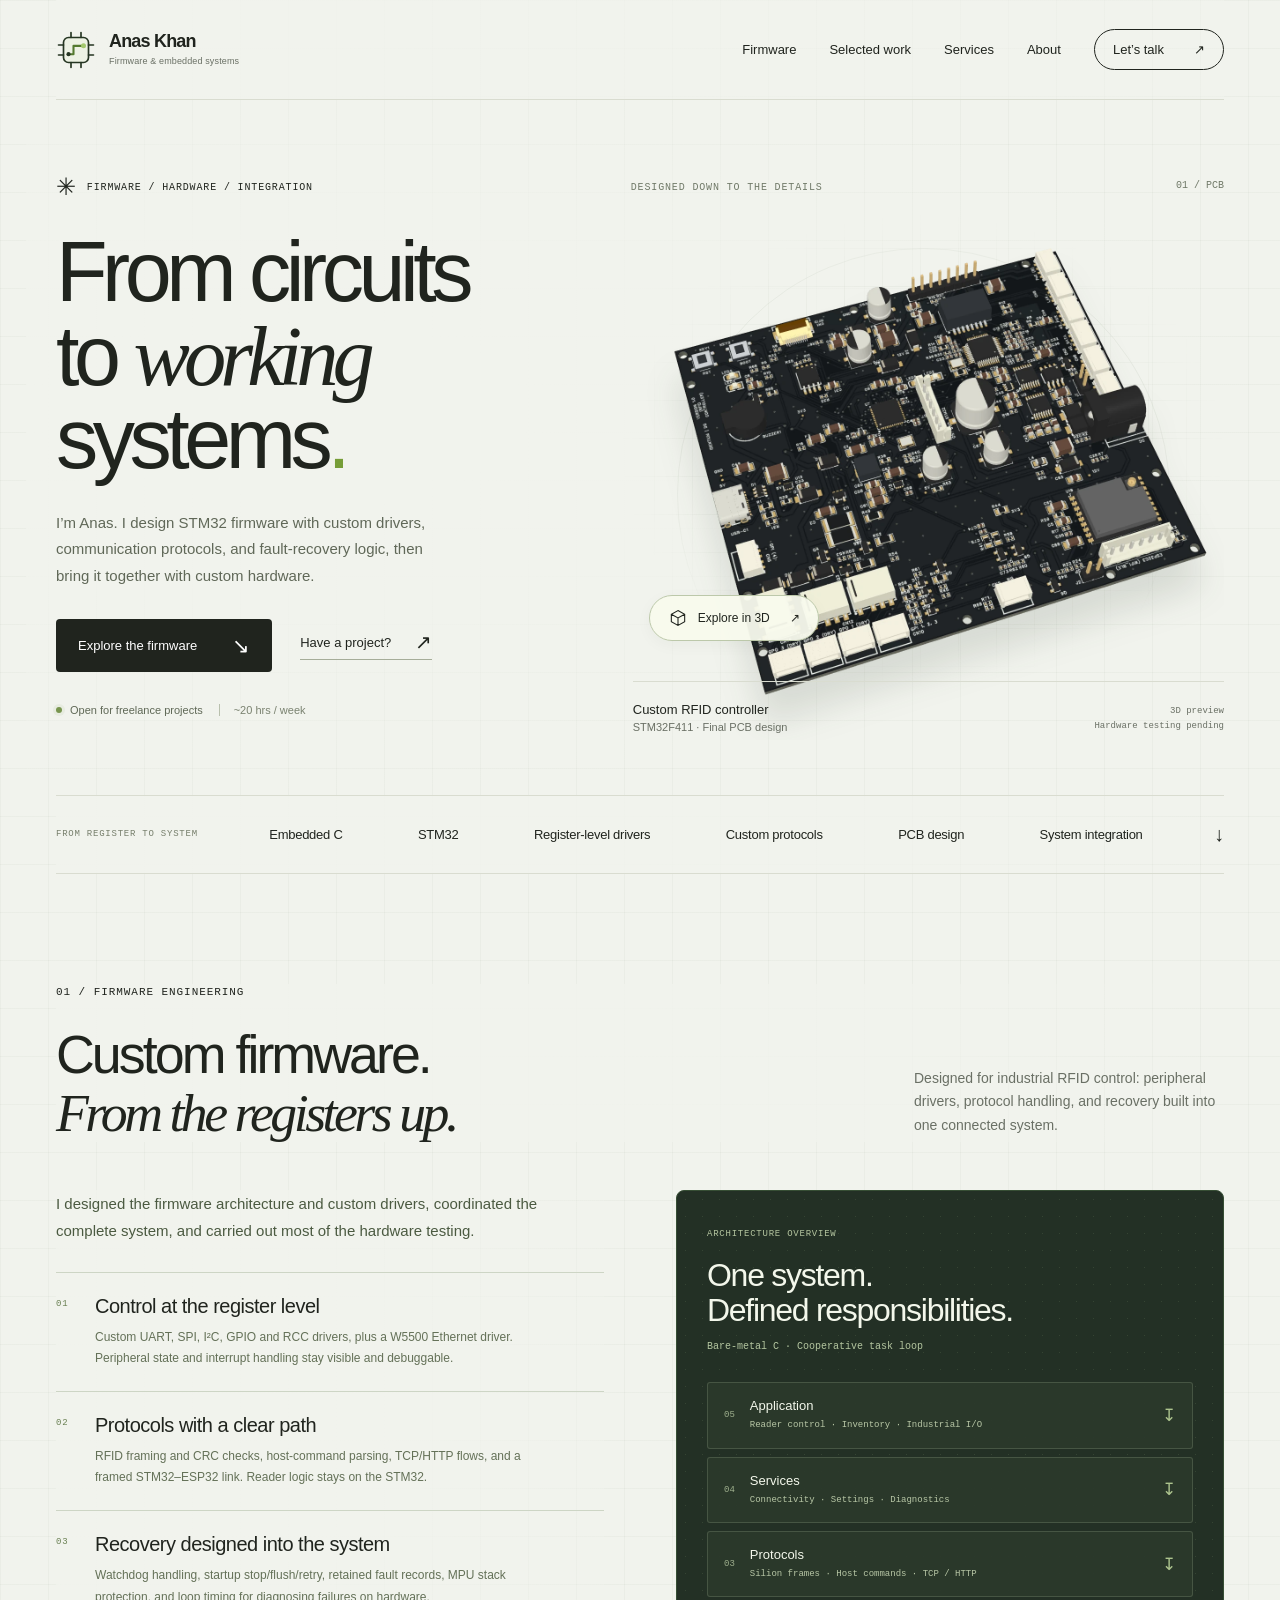
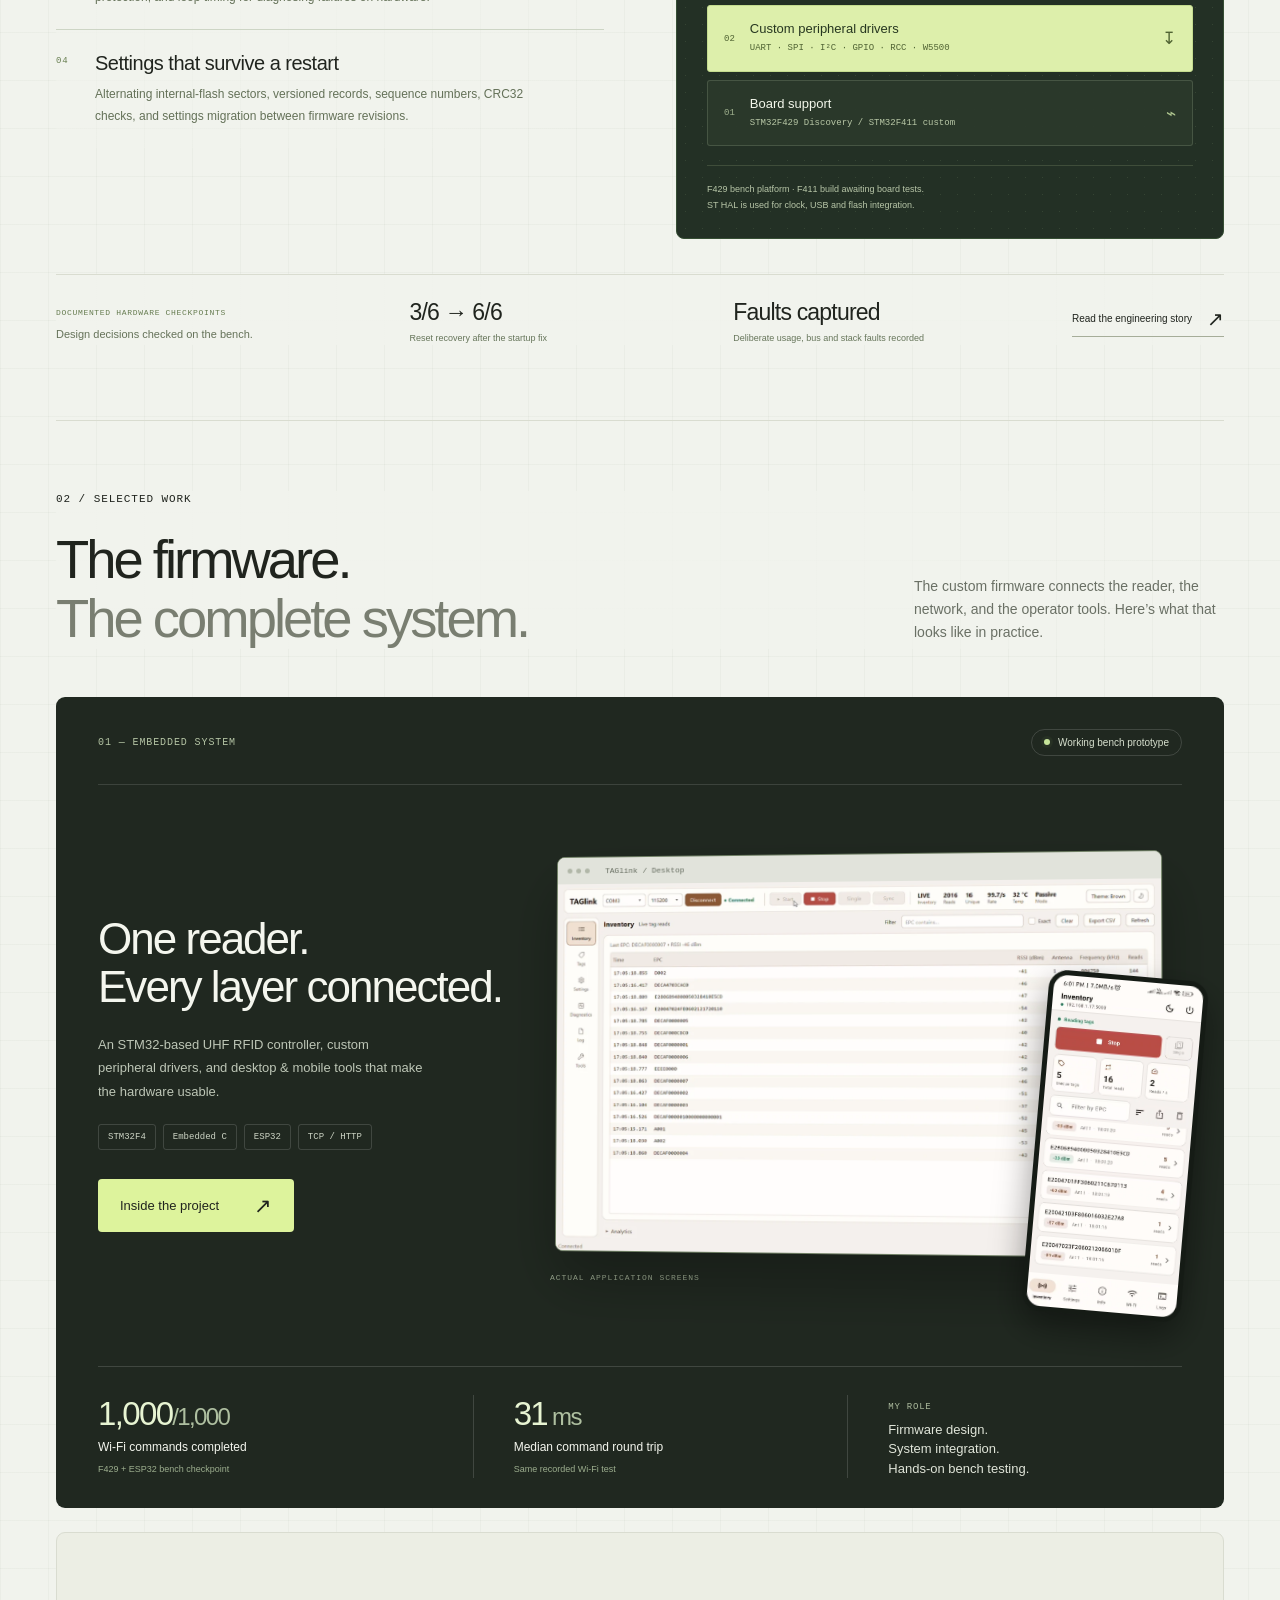
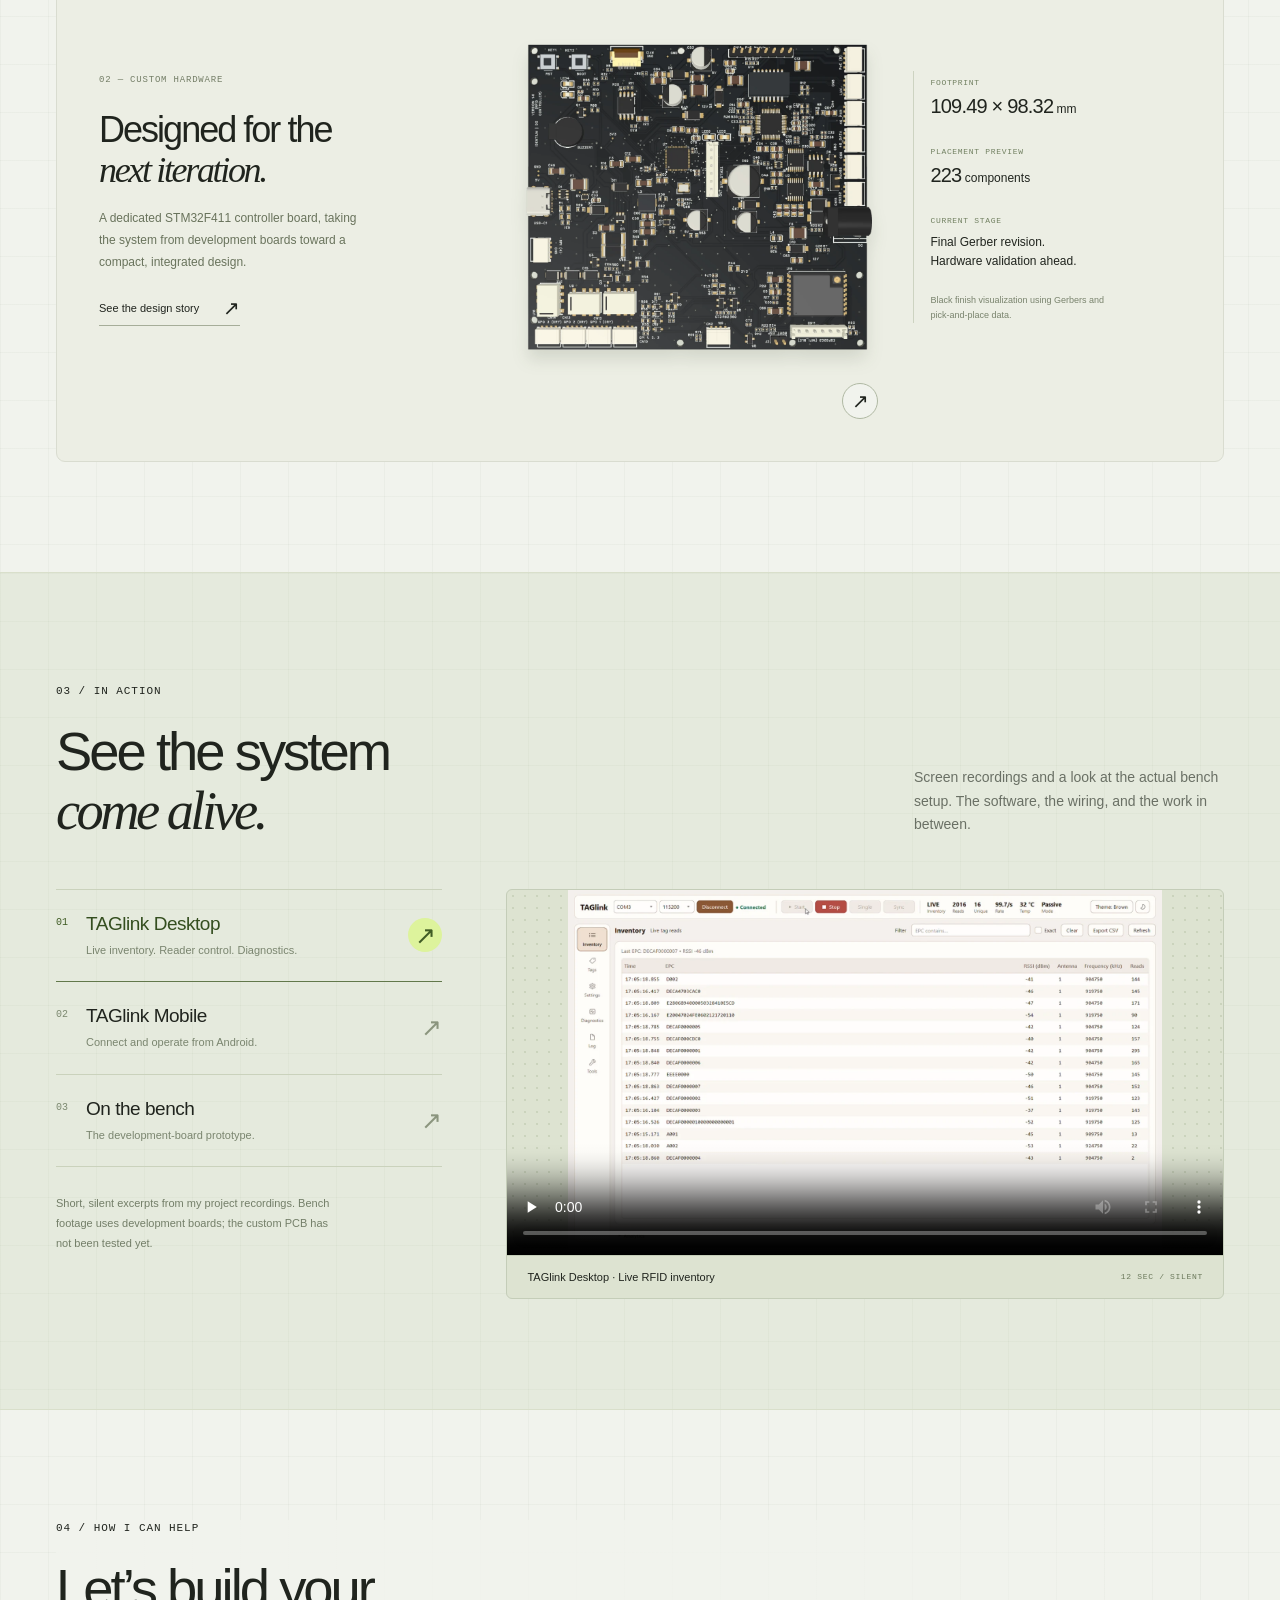
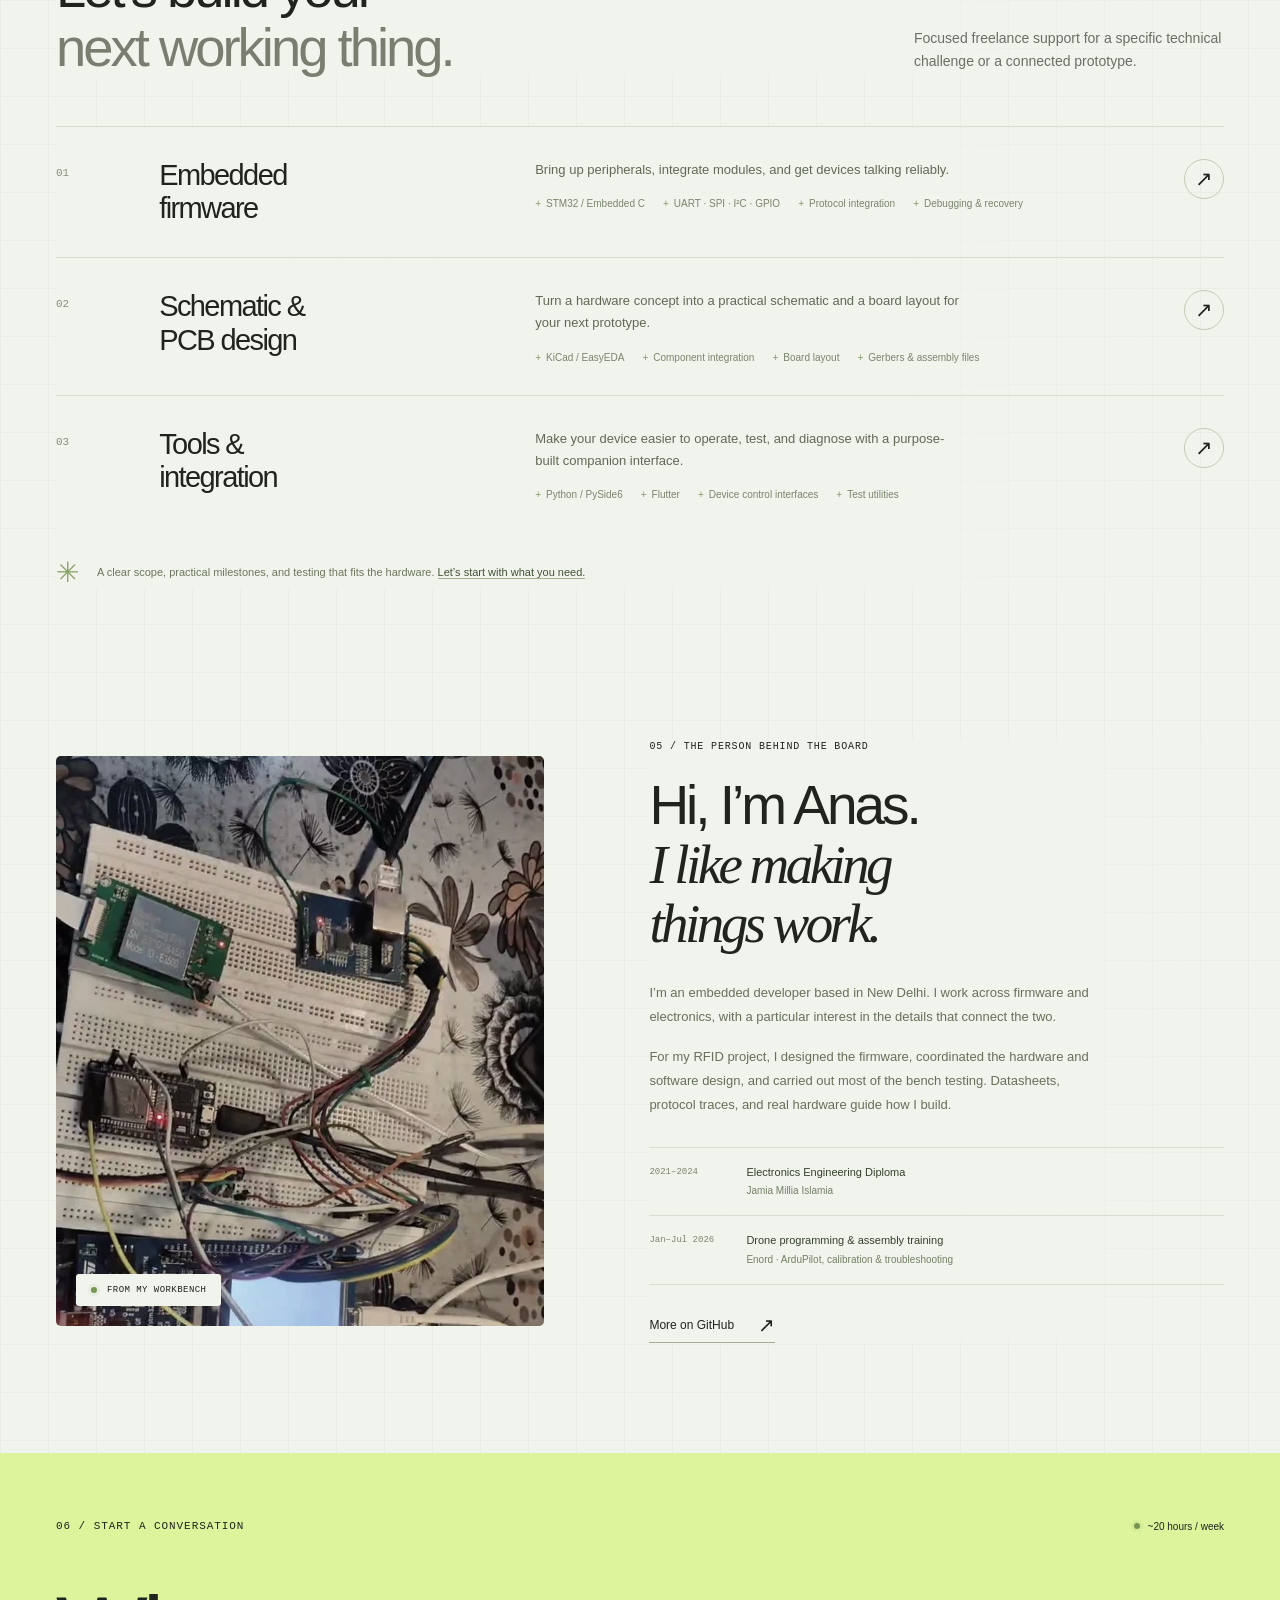
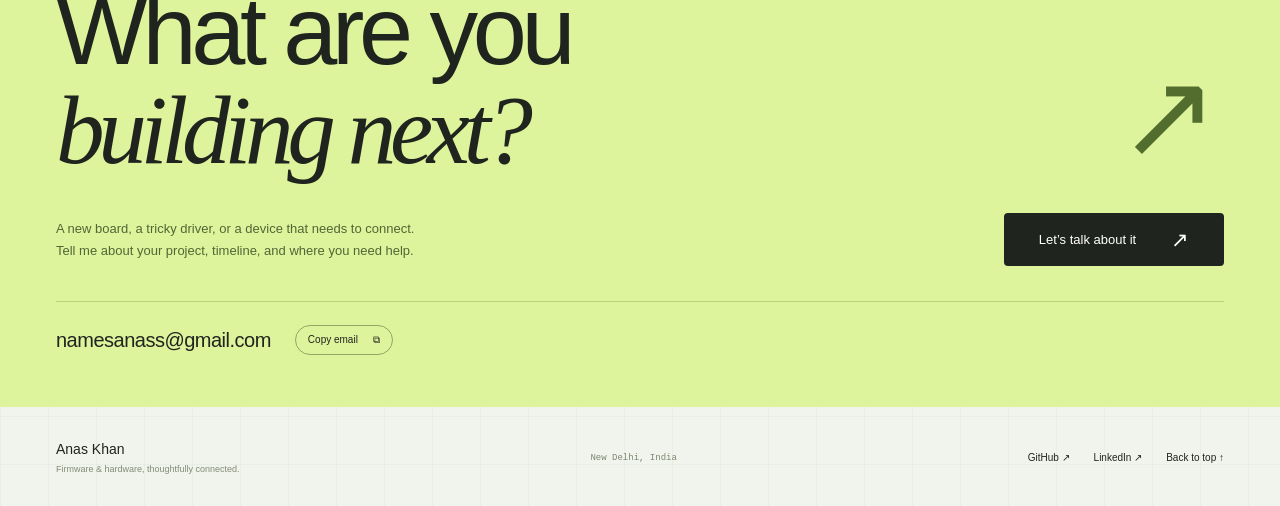
==== index.html @ 881a137b "Prepare embedded engineering portfolio for GitHub Pages" ====
<!doctype html>
<html lang="en">
<head>
  <meta charset="utf-8">
  <meta name="viewport" content="width=device-width, initial-scale=1">
  <meta name="theme-color" content="#f4f4ed">
  <meta name="description" content="Anas Khan designs embedded firmware, custom peripheral drivers and PCBs. Explore an STM32 RFID prototype, TAGlink tools and a custom controller board. Available for freelance work.">
  <meta property="og:title" content="Anas Khan — From circuits to working systems">
  <meta property="og:description" content="Embedded firmware. Thoughtful hardware. Real prototypes. Explore the work of Anas Khan, an embedded developer in New Delhi.">
  <meta property="og:type" content="website">
  <meta property="og:url" content="https://namesanas.me/">
  <meta property="og:image" content="https://namesanas.me/assets/social.jpg">
  <link rel="canonical" href="https://namesanas.me/">
  <title>Anas Khan — Embedded Firmware & PCB Design</title>
  <link rel="icon" href="assets/favicon.svg" type="image/svg+xml">
  <link rel="stylesheet" href="styles.css">
  <link rel="stylesheet" href="firmware.css">
  <script src="app.js" defer></script>
  <script type="application/ld+json">{"@context":"https://schema.org","@type":"Person","name":"Anas Khan","jobTitle":"Embedded Firmware Developer","email":"namesanass@gmail.com","url":"https://namesanas.me/","sameAs":["https://github.com/namesanas","https://www.linkedin.com/in/namesanas"],"knowsAbout":["Embedded C","STM32","PCB design","Peripheral drivers"]}</script>
</head>
<body>
  <a class="skip-link" href="#main">Skip to content</a>
  <header class="site-header">
    <a class="identity" href="#" aria-label="Anas Khan home"><img class="identity-symbol" src="assets/favicon.svg" width="42" height="42" alt=""><span class="identity-wordmark">Anas Khan<span class="identity-role">Firmware & embedded systems</span></span></a>
    <button class="menu-toggle" type="button" aria-expanded="false" aria-controls="navigation">Menu <span aria-hidden="true">+</span></button>
    <nav id="navigation" aria-label="Main navigation"><a href="#firmware">Firmware</a><a href="#work">Selected work</a><a href="#services">Services</a><a href="#about">About</a><a class="nav-contact" href="#contact">Let’s talk <span aria-hidden="true">↗</span></a></nav>
  </header>

  <main id="main">
    <section class="hero wrap" aria-labelledby="hero-title">
      <div class="hero-copy">
        <p class="eyebrow"><span class="tiny-cross" aria-hidden="true">✳</span> Firmware / Hardware / Integration</p>
        <h1 id="hero-title">From circuits<br>to <span class="serif">working</span><br>systems<span class="accent-dot">.</span></h1>
        <p class="hero-intro">I’m Anas. I design STM32 firmware with custom drivers, communication protocols, and fault-recovery logic, then bring it together with custom hardware.</p>
        <div class="hero-actions"><a class="button button-dark" href="#firmware">Explore the firmware <span aria-hidden="true">↘</span></a><a class="text-link" href="mailto:namesanass@gmail.com">Have a project? <span aria-hidden="true">↗</span></a></div>
        <div class="availability"><span class="status-dot" aria-hidden="true"></span> Open for freelance projects <span class="availability-hours">~20 hrs / week</span></div>
      </div>
      <div class="hero-visual">
        <div class="board-grid" aria-hidden="true"></div>
        <div class="visual-label"><span class="micro">DESIGNED DOWN TO THE DETAILS</span><span class="coordinate" aria-hidden="true">01 / PCB</span></div>
        <img class="hero-board" src="assets/board.webp" alt="Populated black RFID controller PCB with STM32 controller, network connectors and power circuitry, shown as a 3D design visualization." width="1600" height="1350" fetchpriority="high">
        <button class="orbit-button" type="button" data-dialog="board-dialog" aria-label="Explore the populated PCB in interactive 3D"><svg viewBox="0 0 24 24" fill="none" aria-hidden="true"><path d="m12 3 8 4.5v9L12 21l-8-4.5v-9L12 3Z M4 7.5l8 4.5 8-4.5M12 12v9" stroke="currentColor" stroke-width="1.3"/></svg>Explore in 3D <span aria-hidden="true">↗</span></button>
        <div class="board-caption"><span><strong>Custom RFID controller</strong><span>STM32F411 · Final PCB design</span></span><span class="design-label">3D preview<br>Hardware testing pending</span></div>
      </div>
    </section>

    <div class="tech-strip wrap"><span class="micro">FROM REGISTER TO SYSTEM</span><div><span>Embedded C</span><span>STM32</span><span>Register-level drivers</span><span>Custom protocols</span><span>PCB design</span><span>System integration</span></div><span class="strip-arrow" aria-hidden="true">↓</span></div>

    <section id="firmware" class="firmware-section wrap section-space" aria-labelledby="firmware-title">
      <div class="section-heading"><div><p class="eyebrow">01 / Firmware engineering</p><h2 id="firmware-title">Custom firmware.<br><span class="serif">From the registers up.</span></h2></div><p>Designed for industrial RFID control: peripheral drivers, protocol handling, and recovery built into one connected system.</p></div>
      <div class="firmware-layout">
        <div class="firmware-detail">
          <p class="firmware-intro">I designed the firmware architecture and custom drivers, coordinated the complete system, and carried out most of the hardware testing.</p>
          <div class="firmware-capability"><span class="micro">01</span><div><h3>Control at the register level</h3><p>Custom UART, SPI, I²C, GPIO and RCC drivers, plus a W5500 Ethernet driver. Peripheral state and interrupt handling stay visible and debuggable.</p></div></div>
          <div class="firmware-capability"><span class="micro">02</span><div><h3>Protocols with a clear path</h3><p>RFID framing and CRC checks, host-command parsing, TCP/HTTP flows, and a framed STM32–ESP32 link. Reader logic stays on the STM32.</p></div></div>
          <div class="firmware-capability"><span class="micro">03</span><div><h3>Recovery designed into the system</h3><p>Watchdog handling, startup stop/flush/retry, retained fault records, MPU stack protection, and loop timing for diagnosing failures on hardware.</p></div></div>
          <div class="firmware-capability"><span class="micro">04</span><div><h3>Settings that survive a restart</h3><p>Alternating internal-flash sectors, versioned records, sequence numbers, CRC32 checks, and settings migration between firmware revisions.</p></div></div>
        </div>
        <figure class="architecture-panel" aria-labelledby="architecture-title">
          <figcaption><span class="micro">ARCHITECTURE OVERVIEW</span><h3 id="architecture-title">One system.<br>Defined responsibilities.</h3><p>Bare-metal C · Cooperative task loop</p></figcaption>
          <ol class="firmware-stack">
            <li><span class="layer-number">05</span><div><strong>Application</strong><span>Reader control · Inventory · Industrial I/O</span></div><span class="layer-symbol" aria-hidden="true">↧</span></li>
            <li><span class="layer-number">04</span><div><strong>Services</strong><span>Connectivity · Settings · Diagnostics</span></div><span class="layer-symbol" aria-hidden="true">↧</span></li>
            <li><span class="layer-number">03</span><div><strong>Protocols</strong><span>Silion frames · Host commands · TCP / HTTP</span></div><span class="layer-symbol" aria-hidden="true">↧</span></li>
            <li class="driver-layer"><span class="layer-number">02</span><div><strong>Custom peripheral drivers</strong><span>UART · SPI · I²C · GPIO · RCC · W5500</span></div><span class="layer-symbol" aria-hidden="true">↧</span></li>
            <li><span class="layer-number">01</span><div><strong>Board support</strong><span>STM32F429 Discovery / STM32F411 custom</span></div><span class="layer-symbol" aria-hidden="true">⌁</span></li>
          </ol>
          <p class="architecture-note">F429 bench platform · F411 build awaiting board tests.<br>ST HAL is used for clock, USB and flash integration.</p>
        </figure>
      </div>
      <div class="firmware-proof"><div><span class="micro">DOCUMENTED HARDWARE CHECKPOINTS</span><p>Design decisions checked on the bench.</p></div><div><strong>3/6 → 6/6</strong><span>Reset recovery after the startup fix</span></div><div><strong>Faults captured</strong><span>Deliberate usage, bus and stack faults recorded</span></div><button class="text-link" type="button" data-dialog="case-dialog">Read the engineering story <span aria-hidden="true">↗</span></button></div>
    </section>

    <section id="work" class="work-section wrap section-space" aria-labelledby="work-title">
      <div class="section-heading"><div><p class="eyebrow">02 / Selected work</p><h2 id="work-title">The firmware.<br><span class="muted">The complete system.</span></h2></div><p>The custom firmware connects the reader, the network, and the operator tools. Here’s what that looks like in practice.</p></div>

      <article class="featured-project">
        <div class="project-topline"><span class="project-index">01 — EMBEDDED SYSTEM</span><span class="pill"><span class="status-dot" aria-hidden="true"></span> Working bench prototype</span></div>
        <div class="featured-grid">
          <div class="project-copy"><h3>One reader.<br>Every layer connected.</h3><p>An STM32-based UHF RFID controller, custom peripheral drivers, and desktop & mobile tools that make the hardware usable.</p><div class="tag-list"><span>STM32F4</span><span>Embedded C</span><span>ESP32</span><span>TCP / HTTP</span></div><button class="button button-lime" type="button" data-dialog="case-dialog">Inside the project <span aria-hidden="true">↗</span></button></div>
          <div class="product-stage">
            <div class="desktop-frame"><div class="window-bar" aria-hidden="true"><span></span><span></span><span></span><b>TAGlink / Desktop</b></div><img src="assets/desktop.webp" alt="TAGlink Desktop displaying live RFID tag inventory and reader controls." width="1510" height="928" loading="lazy"></div>
            <div class="phone-frame"><img src="assets/mobile.webp" alt="TAGlink Android app showing live tag inventory." width="576" height="1280" loading="lazy"></div>
            <span class="stage-note micro">ACTUAL APPLICATION SCREENS</span>
          </div>
        </div>
        <div class="results-row"><div><strong>1,000<span>/1,000</span></strong><p>Wi-Fi commands completed</p><small>F429 + ESP32 bench checkpoint</small></div><div><strong>31<span> ms</span></strong><p>Median command round trip</p><small>Same recorded Wi-Fi test</small></div><div class="result-role"><span class="micro">MY ROLE</span><p>Firmware design.<br>System integration.<br>Hands-on bench testing.</p></div></div>
      </article>

      <article class="hardware-project">
        <div class="hardware-heading"><span class="project-index">02 — CUSTOM HARDWARE</span><h3>Designed for the<br><span class="serif">next iteration.</span></h3><p>A dedicated STM32F411 controller board, taking the system from development boards toward a compact, integrated design.</p><button class="text-link" type="button" data-dialog="hardware-dialog">See the design story <span aria-hidden="true">↗</span></button></div>
        <div class="hardware-middle"><img src="assets/board-top.webp" alt="Top view of the populated custom controller PCB design." width="1300" height="1300" loading="lazy"><button class="small-round" type="button" data-dialog="board-dialog" aria-label="Open interactive 3D board viewer">↗</button></div>
        <div class="hardware-facts"><div><span class="micro">FOOTPRINT</span><strong>109.49 × 98.32<span> mm</span></strong></div><div><span class="micro">PLACEMENT PREVIEW</span><strong>223<span> components</span></strong></div><div><span class="micro">CURRENT STAGE</span><p>Final Gerber revision.<br>Hardware validation ahead.</p></div><span class="small-note">Black finish visualization using Gerbers and pick-and-place data.</span></div>
      </article>
    </section>

    <section class="demo-section section-space" aria-labelledby="demo-title"><div class="wrap">
      <div class="section-heading"><div><p class="eyebrow">03 / In action</p><h2 id="demo-title">See the system<br><span class="serif">come alive.</span></h2></div><p>Screen recordings and a look at the actual bench setup. The software, the wiring, and the work in between.</p></div>
      <div class="demo-layout"><div class="demo-list" role="tablist" aria-label="Choose a demonstration" aria-orientation="vertical">
        <button id="tab-desktop" class="demo-tab" role="tab" aria-selected="true" aria-controls="demo-panel" data-demo="desktop"><span class="demo-number">01</span><span><strong>TAGlink Desktop</strong><small>Live inventory. Reader control. Diagnostics.</small></span><span class="tab-arrow" aria-hidden="true">↗</span></button>
        <button id="tab-mobile" class="demo-tab" role="tab" aria-selected="false" aria-controls="demo-panel" tabindex="-1" data-demo="mobile"><span class="demo-number">02</span><span><strong>TAGlink Mobile</strong><small>Connect and operate from Android.</small></span><span class="tab-arrow" aria-hidden="true">↗</span></button>
        <button id="tab-bench" class="demo-tab" role="tab" aria-selected="false" aria-controls="demo-panel" tabindex="-1" data-demo="bench"><span class="demo-number">03</span><span><strong>On the bench</strong><small>The development-board prototype.</small></span><span class="tab-arrow" aria-hidden="true">↗</span></button>
        <p class="demo-note">Short, silent excerpts from my project recordings. Bench footage uses development boards; the custom PCB has not been tested yet.</p>
      </div><div id="demo-panel" class="demo-player" role="tabpanel" aria-labelledby="tab-desktop" tabindex="0"><div class="demo-video-wrap"><video id="demo-video" controls playsinline preload="none" poster="assets/desktop.webp" aria-label="TAGlink Desktop live inventory demonstration"><source src="assets/desktop-demo.webm" type="video/webm"><p>Your browser cannot play this video. <a href="assets/desktop-demo.webm">Download the demo.</a></p></video></div><div class="demo-caption"><span id="demo-caption">TAGlink Desktop · Live RFID inventory</span><span id="demo-duration" class="micro">12 SEC / SILENT</span></div></div></div>
    </div></section>

    <section id="services" class="services-section wrap section-space" aria-labelledby="services-title">
      <div class="section-heading"><div><p class="eyebrow">04 / How I can help</p><h2 id="services-title">Let’s build your<br><span class="muted">next working thing.</span></h2></div><p>Focused freelance support for a specific technical challenge or a connected prototype.</p></div>
      <div class="service-row"><span class="service-no">01</span><h3>Embedded<br>firmware</h3><div><p>Bring up peripherals, integrate modules, and get devices talking reliably.</p><ul class="inline-list"><li>STM32 / Embedded C</li><li>UART · SPI · I²C · GPIO</li><li>Protocol integration</li><li>Debugging & recovery</li></ul></div><a href="mailto:namesanass@gmail.com?subject=Firmware%20project%20enquiry" aria-label="Enquire about embedded firmware services">↗</a></div>
      <div class="service-row"><span class="service-no">02</span><h3>Schematic &<br>PCB design</h3><div><p>Turn a hardware concept into a practical schematic and a board layout for your next prototype.</p><ul class="inline-list"><li>KiCad / EasyEDA</li><li>Component integration</li><li>Board layout</li><li>Gerbers & assembly files</li></ul></div><a href="mailto:namesanass@gmail.com?subject=PCB%20design%20project%20enquiry" aria-label="Enquire about schematic and PCB design services">↗</a></div>
      <div class="service-row"><span class="service-no">03</span><h3>Tools &<br>integration</h3><div><p>Make your device easier to operate, test, and diagnose with a purpose-built companion interface.</p><ul class="inline-list"><li>Python / PySide6</li><li>Flutter</li><li>Device control interfaces</li><li>Test utilities</li></ul></div><a href="mailto:namesanass@gmail.com?subject=Device%20tools%20project%20enquiry" aria-label="Enquire about tools and integration services">↗</a></div>
      <div class="process-note"><span class="tiny-cross" aria-hidden="true">✳</span><p>A clear scope, practical milestones, and testing that fits the hardware. <a href="#contact">Let’s start with what you need.</a></p></div>
    </section>

    <section id="about" class="about-section wrap section-space" aria-labelledby="about-title">
      <div class="about-image"><img src="assets/bench.webp" alt="The real prototype: an STM32 development board, ESP32 module and RFID reader wired together on a breadboard." width="720" height="870" loading="lazy"><span class="photo-label"><span class="status-dot" aria-hidden="true"></span> FROM MY WORKBENCH</span></div>
      <div class="about-copy"><p class="eyebrow">05 / The person behind the board</p><h2 id="about-title">Hi, I’m Anas.<br><span class="serif">I like making<br>things work.</span></h2><p>I’m an embedded developer based in New Delhi. I work across firmware and electronics, with a particular interest in the details that connect the two.</p><p>For my RFID project, I designed the firmware, coordinated the hardware and software design, and carried out most of the bench testing. Datasheets, protocol traces, and real hardware guide how I build.</p><div class="background-list"><div><span>2021–2024</span><p><strong>Electronics Engineering Diploma</strong>Jamia Millia Islamia</p></div><div><span>Jan–Jul 2026</span><p><strong>Drone programming & assembly training</strong>Enord · ArduPilot, calibration & troubleshooting</p></div></div><a class="text-link" href="https://github.com/namesanas" target="_blank" rel="noopener noreferrer">More on GitHub <span aria-hidden="true">↗</span></a></div>
    </section>

    <section id="contact" class="contact-section" aria-labelledby="contact-title"><div class="wrap"><div class="contact-top"><p class="eyebrow">06 / Start a conversation</p><span class="availability"><span class="status-dot" aria-hidden="true"></span> ~20 hours / week</span></div><h2 id="contact-title">What are you<br><span class="serif">building next?</span><span class="contact-arrow" aria-hidden="true">↗</span></h2><div class="contact-bottom"><p>A new board, a tricky driver, or a device that needs to connect.<br>Tell me about your project, timeline, and where you need help.</p><a class="button button-dark" href="mailto:namesanass@gmail.com?subject=Let%E2%80%99s%20build%20something&body=Hi%20Anas%2C%0A%0AHere%E2%80%99s%20what%20I%E2%80%99m%20building%3A%0A%0AHardware%20or%20platform%3A%0ATimeline%3A%0AWhere%20I%20need%20help%3A%0A">Let’s talk about it <span aria-hidden="true">↗</span></a></div><div class="email-row"><a href="mailto:namesanass@gmail.com">namesanass@gmail.com</a><button id="copy-email" type="button" aria-label="Copy email address">Copy email <span aria-hidden="true">⧉</span></button><span id="copy-status" role="status" class="copy-status"></span></div></div></section>
  </main>
  <footer class="site-footer wrap"><a class="footer-name" href="#">Anas Khan<span>Firmware & hardware, thoughtfully connected.</span></a><span>New Delhi, India</span><div><a href="https://github.com/namesanas" target="_blank" rel="noopener noreferrer">GitHub ↗</a><a href="https://www.linkedin.com/in/namesanas" target="_blank" rel="noopener noreferrer">LinkedIn ↗</a><a href="#" aria-label="Back to top">Back to top ↑</a></div></footer>

  <dialog id="case-dialog" class="story-dialog" aria-labelledby="case-title"><div class="dialog-head"><span class="micro">PROJECT NOTES / 01</span><button class="close-dialog" type="button" aria-label="Close case study">Close <span aria-hidden="true">×</span></button></div><div class="story-body"><p class="eyebrow">Firmware · Integration · Bench testing</p><h2 id="case-title">From bare metal<br>to connected RFID.</h2><p class="story-lead">I designed the firmware and coordinated an STM32-based UHF RFID controller, bringing custom drivers, an external reader module, network connectivity, and operator tools into a working bench prototype.</p><h3>The challenge</h3><p>Keep reader commands, continuous tag data, saved configuration, and multiple host interfaces working together within a bare-metal application.</p><h3>What I built</h3><p>A layered system around a Silion/Impinj E310 RFID module, with distinct board support, driver, protocol, service, and application layers.</p><ul><li><strong>Custom drivers:</strong> UART, SPI, I²C and GPIO, with inventory, tag operations, persistent settings and industrial I/O control.</li><li><strong>Connectivity:</strong> USB CDC, serial links, W5500 Ethernet, and an ESP32 Wi-Fi coprocessor over I²C. Reader logic stays on the STM32.</li><li><strong>Operator tools:</strong> TAGlink Desktop (Python/PySide6) and Android (Flutter), with live inventory, settings, diagnostics and command logs.</li><li><strong>Diagnostics:</strong> watchdog handling, startup recovery, retained fault records, stack protection and main-loop timing.</li></ul><h3>Three problems, three useful lessons</h3><div class="lesson"><span>01</span><div><h4>A stable Wi-Fi command path</h4><p>Debugging an STM32 I²C interrupt loop and ESP32 task timing led to peripheral-state and reply-timing fixes. A documented F429/ESP32 bench checkpoint completed <strong>1,000/1,000 commands with zero I²C errors</strong>, with a 31 ms median round trip.</p></div></div><div class="lesson"><span>02</span><div><h4>Recovering while the reader is still streaming</h4><p>An STM32 reset left the reader sending tags into initialization. Stopping inventory, flushing stale data and retrying configuration improved recovery from <strong>3/6 to 6/6 resets</strong> in the recorded test.</p></div></div><div class="lesson"><span>03</span><div><h4>Keeping uploads moving</h4><p>Separating HTTP acknowledgements from commands and increasing batch sizes corrected the upload flow. A <strong>host simulation</strong> delivered 2,000/2,000 tags at 200 reads/s with a 400 ms round trip. Hardware testing later confirmed reception without a recorded throughput figure.</p></div></div><h3>Where it stands</h3><p>The recordings demonstrate the development-board prototype and both TAGlink interfaces. The custom STM32F411 PCB design is complete, with hardware testing still ahead. A STOP-command timeout near the end of the original mobile recording remains an item to investigate.</p><p class="evidence-note">These are documented development checkpoints, not tests rerun for this website. The bench prototype and the untested custom PCB are separate stages of the project.</p><a class="button button-dark" href="mailto:namesanass@gmail.com?subject=RFID%20or%20firmware%20project">Have a similar challenge? <span aria-hidden="true">↗</span></a></div></dialog>

  <dialog id="hardware-dialog" class="story-dialog" aria-labelledby="hardware-title"><div class="dialog-head"><span class="micro">PROJECT NOTES / 02</span><button class="close-dialog" type="button" aria-label="Close hardware story">Close <span aria-hidden="true">×</span></button></div><div class="story-body"><p class="eyebrow">Schematic · Board layout · Assembly data</p><h2 id="hardware-title">A custom home<br>for the firmware.</h2><p class="story-lead">The goal: bring the controller functions onto a dedicated board for the next hardware iteration.</p><img class="story-board" src="assets/board.webp" width="1600" height="1350" alt="Populated RFID controller design visualization." loading="lazy"><h3>Design and integration</h3><p>I coordinated the overall hardware design alongside the firmware, bringing the STM32F411 controller, connectivity, power circuitry and external interfaces into a custom PCB layout.</p><p>The final EasyEDA Gerber revision defines a board approximately 109.49 × 98.32 mm. Its pick-and-place file supplies the component locations and rotations used for the populated 3D preview.</p><h3>What the preview represents</h3><p>The viewer combines the final Gerber geometry with 223 component placements and 10 copper test points. Black solder mask is a visualization choice. Components use library package models and simplified equivalents where exact models were unavailable; the preview is not a dimensional assembly check.</p><h3>Current stage</h3><p>The Gerbers are the final design revision supplied for this project. <strong>The custom board has not been hardware-tested.</strong> The working prototype shown elsewhere uses STM32 development boards and a breadboard setup.</p><p class="evidence-note">The KiCad schematic material in the project archive represents another design variant. It is not presented as the exact schematic for this final EasyEDA board.</p><button class="button button-dark" type="button" data-dialog="board-dialog">Explore the board in 3D <span aria-hidden="true">↗</span></button></div></dialog>

  <dialog id="board-dialog" class="board-dialog" aria-labelledby="board-title"><div class="dialog-head"><h2 id="board-title">Explore the controller</h2><button class="close-dialog" type="button" aria-label="Close 3D board viewer">Close <span aria-hidden="true">×</span></button></div><div class="viewer-container"><iframe id="board-iframe" title="Interactive populated PCB. Drag to rotate, scroll to zoom, or use the view controls." data-src="assets/board-viewer.html"></iframe></div><p class="viewer-help">Drag to rotate · Scroll to zoom · Use the view buttons for preset angles. <a href="assets/board.webp" target="_blank" rel="noopener">View a still image ↗</a></p></dialog>
</body>
</html>
---- styles.css ----
@charset "UTF-8";
:root{--paper:#f4f4ed;--ink:#20241e;--muted:#6a7065;--line:#d9dcd0;--lime:#ddf39c;--green:#4d6927;--dark:#202820;--font:"Segoe UI",Arial,sans-serif;--mono:"Cascadia Code",Consolas,monospace}
*{box-sizing:border-box}html{scroll-behavior:smooth;scroll-padding-top:100px}body{margin:0;background:var(--paper);color:var(--ink);font-family:var(--font);font-size:16px;-webkit-font-smoothing:antialiased}body.modal-open{overflow:hidden}a{color:inherit;text-decoration:none}button,input{font:inherit}button{color:inherit;cursor:pointer}button,a{-webkit-tap-highlight-color:transparent}button{border:0}button:disabled{cursor:wait}img{display:block;max-width:100%;height:auto}h1,h2,h3,h4,p{margin:0}h1,h2,h3{font-weight:500;letter-spacing:-.055em}p{line-height:1.65}button:focus-visible,a:focus-visible,video:focus-visible,[tabindex]:focus-visible{outline:3px solid #73963c;outline-offset:6px}::selection{background:#d4ea9c;color:#20241e}.wrap{width:min(1320px,calc(100% - 112px));margin-inline:auto}.section-space{padding-block:110px}.eyebrow,.micro,.project-index{font:11px/1.5 var(--mono);letter-spacing:.085em;text-transform:uppercase}.eyebrow{display:flex;align-items:center;gap:10px;margin-bottom:24px}.micro{font-size:10px}.muted{color:#797e71}.serif{font-family:Georgia,"Times New Roman",serif;font-weight:400;font-style:italic;letter-spacing:-.065em}.tiny-cross{font-family:Arial,sans-serif;font-size:24px}.skip-link{position:fixed;z-index:20;top:10px;left:10px;padding:14px;background:var(--lime);transform:translateY(-150%)}.skip-link:focus{transform:translateY(0)}
.site-header{height:100px;width:calc(100% - 112px);max-width:1450px;margin:auto;display:flex;align-items:center;justify-content:space-between;border-bottom:1px solid var(--line);gap:30px}.identity{display:flex;align-items:center;gap:13px;font-size:16px;font-weight:600;letter-spacing:-.025em}.identity-role{display:block;color:var(--muted);font-size:11px;letter-spacing:0;font-weight:400;margin-top:3px}.monogram{width:42px;height:42px;background:var(--ink);color:var(--paper);border-radius:50%;font-family:Georgia,serif;font-size:27px;font-style:italic;line-height:38px;text-align:center;letter-spacing:-6px;padding-right:5px}.monogram span{color:var(--lime)}.site-header nav{display:flex;align-items:center;gap:33px;font-size:13px}.site-header nav>a{position:relative}.site-header nav>a:not(.nav-contact):after{content:"";position:absolute;height:1px;bottom:-7px;left:0;width:0;background:var(--ink);transition:width .2s}.site-header nav>a:hover:after{width:100%}.nav-contact{border:1px solid var(--ink);padding:12px 18px;border-radius:30px;display:flex;gap:30px;align-items:center;transition:background .2s}.nav-contact:hover{background:var(--lime)}.menu-toggle{display:none}
.hero{min-height:690px;display:grid;grid-template-columns:1fr 1.05fr;align-items:center;gap:0;position:relative;padding-top:45px;padding-bottom:55px}.hero-copy{position:relative;z-index:2}.hero .eyebrow{margin-bottom:26px;font-size:10px}.hero h1{font-size:clamp(64px,6.6vw,96px);line-height:.99;font-weight:500;letter-spacing:-.065em}.hero h1 .serif{letter-spacing:-.07em}.accent-dot{color:#769d37}.hero-intro{max-width:390px;font-size:15px;line-height:1.75;color:#606858;margin-top:28px}.hero-actions{display:flex;align-items:center;gap:28px;margin-top:30px}.button{display:inline-flex;justify-content:center;align-items:center;gap:35px;border-radius:4px;padding:16px 22px;font-size:13px;font-weight:500;min-height:51px;transition:background .2s,transform .2s}.button span{font-size:21px;line-height:1}.button:hover{transform:translateY(-2px)}.button-dark{background:var(--ink);color:white}.button-dark:hover{background:#394632}.button-lime{background:var(--lime);color:var(--ink)}.button-lime:hover{background:#edffc1}.text-link{background:none;display:inline-flex;align-items:center;gap:24px;font-size:13px;padding:0 0 5px;border-bottom:1px solid #a6ad99}.text-link:hover{border-color:var(--ink)}.text-link span{font-size:20px}.availability{display:flex;gap:8px;align-items:center;font-size:11px}.hero .availability{margin-top:32px;color:#5f6856;flex-wrap:wrap}.availability-hours{margin-left:8px;padding-left:14px;border-left:1px solid #b9c0ad;color:#7a8270}.status-dot{display:inline-block;flex:none;width:6px;height:6px;background:#78954f;border-radius:50%;box-shadow:0 0 0 3px #78954f14}.hero-visual{align-self:stretch;position:relative;min-width:0;display:flex;flex-direction:column;justify-content:center;padding-top:0;margin-left:-15px}.board-grid{position:absolute;inset:65px -5px 50px 5px;background-image:linear-gradient(#5e715513 1px,transparent 1px),linear-gradient(90deg,#5e715513 1px,transparent 1px);background-size:38px 38px;mask-image:radial-gradient(ellipse,black 35%,transparent 70%);pointer-events:none}.board-grid:after{content:"";position:absolute;width:80%;aspect-ratio:1;border:1px solid #71866530;border-radius:50%;top:8%;left:10%}.hero-board{width:115%;max-width:none;margin-left:-6%;position:relative;filter:drop-shadow(0px 30px 16px #273b2520);animation:board-arrive 1s ease-out both}.visual-label{display:flex;justify-content:space-between;position:absolute;top:35px;left:20px;right:0;color:#707968;font-size:10px}.coordinate{font-family:var(--mono)}.orbit-button{position:absolute;bottom:99px;left:38px;display:flex;align-items:center;gap:10px;background:#f8faeef2;box-shadow:0 4px 16px #22331e0a;border:1px solid #bcc8aa;border-radius:30px;padding:12px 18px;font-size:12px;transition:transform .2s,background .2s}.orbit-button:hover{transform:translateY(-3px);background:var(--lime)}.orbit-button svg{width:20px;height:20px}.orbit-button>span{margin-left:10px}.board-caption{position:absolute;bottom:7px;left:22px;right:0;display:flex;align-items:end;justify-content:space-between;gap:15px;padding-top:20px;border-top:1px solid var(--line);font-size:11px;color:var(--muted)}.board-caption strong{display:block;color:var(--ink);font-size:13px;font-weight:500;margin-bottom:4px}.design-label{text-align:right;font-family:var(--mono);font-size:9px;line-height:1.6}.tech-strip{display:flex;justify-content:space-between;align-items:center;gap:30px;border-top:1px solid var(--line);border-bottom:1px solid var(--line);padding-block:27px}.tech-strip>.micro{color:#767e6b;font-size:9px}.tech-strip>div{display:flex;justify-content:space-evenly;gap:34px;flex:1;font-size:13px;font-weight:500;letter-spacing:-.02em}.strip-arrow{font-size:20px}
.section-heading{display:flex;align-items:end;justify-content:space-between;gap:50px;margin-bottom:48px}.section-heading h2{font-size:clamp(40px,4.25vw,62px);line-height:1.08}.section-heading>.eyebrow{margin-bottom:20px}.section-heading>p{max-width:310px;font-size:14px;color:var(--muted);padding-bottom:5px}.featured-project{background:var(--dark);color:#f4f6ee;border-radius:9px;padding:32px 42px 0;overflow:hidden}.project-topline{display:flex;justify-content:space-between;align-items:center;gap:20px;padding-bottom:28px;border-bottom:1px solid #ffffff20}.project-index{font-size:10px;letter-spacing:.09em}.featured-project .project-index{color:#b4c4a4}.pill{display:inline-flex;align-items:center;gap:8px;padding:7px 12px;border:1px solid #ffffff25;border-radius:30px;font-size:10px;color:#d7e0ce}.pill .status-dot{background:#c6e49a}.featured-grid{display:grid;grid-template-columns:.78fr 1.22fr;gap:38px;align-items:center;padding:48px 0 52px}.project-copy h3{font-size:44px;line-height:1.08;letter-spacing:-.045em}.project-copy>p{font-size:13px;line-height:1.8;color:#bdc6b6;max-width:330px;margin-top:23px}.tag-list{display:flex;gap:7px;flex-wrap:wrap;margin-top:21px;margin-bottom:29px}.tag-list span{font:9px var(--mono);padding:7px 9px;border:1px solid #ffffff25;border-radius:3px;color:#ccd4c4}.product-stage{position:relative;min-width:0;padding:20px 30px 30px 0;transform:translateX(6px)}.desktop-frame{border-radius:8px;overflow:hidden;box-shadow:0 30px 60px #0004;border:1px solid #708065;background:#e7e8e0;transform:perspective(1200px) rotateY(-4deg) rotateX(1deg)}.window-bar{height:27px;display:flex;align-items:center;gap:4px;background:#e1e3db;padding:0 10px;color:#646b5e}.window-bar>span{width:5px;height:5px;border-radius:50%;background:#b1b7a8}.window-bar b{font:8px var(--mono);margin-left:12px}.desktop-frame img{width:100%;aspect-ratio:1888/1160;object-fit:cover}.phone-frame{position:absolute;right:-7px;bottom:-3px;width:25%;border:5px solid #151b15;background:#151b15;border-radius:19px;overflow:hidden;box-shadow:0 15px 35px #0006;transform:rotate(5deg)}.phone-frame img{width:100%}.stage-note{display:block;text-align:left;margin-top:18px;font-size:8px;color:#9caa91;letter-spacing:.12em}.results-row{display:grid;grid-template-columns:1fr 1fr 1fr;border-top:1px solid #ffffff25;padding:28px 0 30px;gap:40px}.results-row>div+div{border-left:1px solid #ffffff25;padding-left:40px}.results-row strong{font-size:33px;letter-spacing:-.05em;font-weight:400;color:#e7f4d2}.results-row strong span{font-size:24px;color:#aebfa0}.results-row p{font-size:12px;margin-top:5px}.results-row small{font-size:9px;color:#9cae8e;display:block;margin-top:6px}.result-role>.micro{color:#acbb9d;font-size:9px}.result-role p{font-size:13px;line-height:1.5;color:#e0e5d9}
.hardware-project{display:grid;grid-template-columns:1fr 1fr .7fr;gap:25px;align-items:center;margin-top:24px;padding:42px;border:1px solid var(--line);border-radius:9px;background:#eceee4;overflow:hidden}.hardware-heading .project-index{color:#737d66;font-size:9px}.hardware-heading h3{font-size:36px;line-height:1.1;margin:23px 0 18px}.hardware-heading>p{font-size:12px;line-height:1.8;color:#69735c;max-width:275px}.hardware-heading .text-link{margin-top:23px;font-size:11px}.hardware-middle{position:relative}.hardware-middle img{width:116%;max-width:none;margin-left:-8%;filter:drop-shadow(0 10px 8px #28342020);transition:transform .5s}.hardware-middle:hover img{transform:rotate(-3deg)}.small-round{position:absolute;bottom:0;right:10px;border:1px solid #b0b9a3;border-radius:50%;width:36px;height:36px;background:var(--paper);font-size:20px}.small-round:hover{background:var(--lime)}.hardware-facts{padding-left:16px;border-left:1px solid #cdd3c1}.hardware-facts>div{margin-bottom:22px}.hardware-facts .micro{color:#718061;font-size:8px}.hardware-facts strong{display:block;margin-top:6px;font-size:20px;font-weight:500;letter-spacing:-.04em;white-space:nowrap}.hardware-facts strong span{font-size:12px;font-weight:400;letter-spacing:0}.hardware-facts p{font-size:12px;line-height:1.6;margin-top:6px}.small-note{display:block;font-size:9px;color:#79836d;line-height:1.7;max-width:190px}
.demo-section{background:#e9ecdf;border-block:1px solid #d9dfcb}.demo-layout{display:grid;grid-template-columns:.7fr 1.3fr;gap:64px;align-items:start}.demo-tab{background:none;display:flex;text-align:left;align-items:center;gap:18px;width:100%;padding:23px 0;border-bottom:1px solid #cad2bc;transition:color .2s}.demo-tab:first-child{border-top:1px solid #cad2bc}.demo-tab .demo-number{font:10px var(--mono);color:#7c8970;align-self:flex-start;margin-top:4px}.demo-tab strong{display:block;font-size:19px;font-weight:500;letter-spacing:-.025em}.demo-tab small{display:block;font-size:11px;color:#7a856f;margin-top:7px;line-height:1.5}.tab-arrow{margin-left:auto;font-size:25px;color:#8b957e}.demo-tab[aria-selected=true] .demo-number,.demo-tab[aria-selected=true] .tab-arrow{color:#405c25}.demo-tab[aria-selected=true] strong{color:#344e1f}.demo-tab[aria-selected=true]{border-bottom-color:#62784b}.demo-tab[aria-selected=true] .tab-arrow{background:var(--lime);border-radius:50%;width:34px;height:34px;display:grid;place-items:center;flex-shrink:0}.demo-note{font-size:11px;color:#737e68;line-height:1.8;max-width:290px;margin-top:27px}.demo-player{border:1px solid #c4cdb8;background:#dde3d1;border-radius:6px;overflow:hidden;min-width:0}.demo-video-wrap{height:365px;display:flex;align-items:center;justify-content:center;background-image:radial-gradient(#abb89b60 .8px,transparent .8px);background-size:12px 12px}.demo-video-wrap video{width:100%;height:100%;object-fit:contain;display:block}.demo-caption{border-top:1px solid #c4cdb8;padding:15px 20px;display:flex;justify-content:space-between;gap:15px;align-items:center;font-size:11px}.demo-caption .micro{font-size:8px;color:#6b795b;white-space:nowrap}
.service-row{border-top:1px solid var(--line);padding:32px 0;display:grid;grid-template-columns:.15fr .75fr 1.35fr 40px;gap:35px;align-items:start}.service-row:last-of-type{border-bottom:1px solid var(--line)}.service-no{font:11px var(--mono);color:#87917b;margin-top:8px}.service-row h3{font-size:29px;line-height:1.15}.service-row>div>p{font-size:13px;color:#606a56;max-width:430px;line-height:1.7}.inline-list{list-style:none;display:flex;gap:8px 18px;flex-wrap:wrap;padding:0;margin:17px 0 0}.inline-list li{font-size:10px;color:#7a856e}.inline-list li:before{content:"+";color:#869b6c;margin-right:5px}.service-row>a{width:40px;height:40px;border:1px solid #c3ccb7;display:grid;place-items:center;border-radius:50%;font-size:21px;transition:background .2s,transform .2s}.service-row>a:hover{background:var(--lime);transform:rotate(45deg)}.process-note{display:flex;align-items:center;gap:18px;padding-top:24px;color:#6b775d;font-size:11px}.process-note p{line-height:1.7}.process-note a{border-bottom:1px solid #a2af91;color:#425236}.process-note .tiny-cross{font-size:28px;color:#8ca469}
.about-section{padding-top:40px;display:grid;grid-template-columns:.85fr 1fr;gap:105px;align-items:center}.about-image{position:relative;max-height:570px;overflow:hidden;border-radius:5px;background:#c5ccb8}.about-image img{width:100%;height:100%;max-height:570px;object-fit:cover;object-position:center;filter:saturate(.62)}.photo-label{position:absolute;bottom:20px;left:20px;background:var(--paper);border-radius:3px;padding:11px 15px;display:flex;align-items:center;gap:10px;font:9px var(--mono);letter-spacing:.05em}.about-copy .eyebrow{font-size:10px;margin-bottom:22px}.about-copy h2{font-size:55px;line-height:1.07;margin-bottom:27px}.about-copy>p:not(.eyebrow){font-size:13px;color:#66715b;max-width:450px;margin-bottom:16px;line-height:1.85}.background-list{margin:29px 0 28px;border-top:1px solid var(--line)}.background-list>div{display:flex;gap:20px;border-bottom:1px solid var(--line);padding:15px 0}.background-list>div>span{font:9px/1.6 var(--mono);color:#7a866d;min-width:77px;padding-top:2px}.background-list p{font-size:10px;color:#738065;line-height:1.8}.background-list strong{display:block;font-size:11px;font-weight:500;color:#34412c}.about-copy>.text-link{font-size:12px}
.contact-section{background:var(--lime);padding:65px 0 52px}.contact-top{display:flex;align-items:center;justify-content:space-between;gap:25px}.contact-top>.eyebrow{margin:0}.contact-top .availability{font-size:10px}.contact-section h2{font-size:clamp(58px,7.6vw,110px);line-height:1.02;margin-top:46px;position:relative}.contact-arrow{position:absolute;right:10px;bottom:5px;font-size:120px;font-weight:300;line-height:1;color:#526d2e}.contact-bottom{display:flex;align-items:center;justify-content:space-between;gap:30px;margin-top:33px}.contact-bottom p{font-size:13px;color:#516735}.contact-bottom .button{min-width:220px}.email-row{margin-top:35px;border-top:1px solid #8fa75470;padding-top:23px;display:flex;align-items:center;gap:24px}.email-row>a{font-size:20px;letter-spacing:-.025em}.email-row>button{font-size:10px;border:1px solid #91a666;background:transparent;border-radius:20px;padding:8px 12px;display:flex;gap:15px}.email-row>button:hover{background:#eafcbb}.copy-status{font-size:11px;color:#4e6830}.site-footer{padding-block:34px;display:flex;align-items:center;justify-content:space-between;gap:30px}.footer-name{font-size:14px;font-weight:500}.footer-name span{display:block;font-size:9px;font-weight:400;color:#828c77;margin-top:7px}.site-footer>span{font:9px var(--mono);color:#7c8870}.site-footer>div{display:flex;gap:24px;font-size:10px}.site-footer a:hover{color:#587735}
dialog{color:var(--ink);background:var(--paper);padding:0;border:1px solid #c5ccbb;border-radius:10px;box-shadow:0 30px 100px #0004;max-height:calc(100dvh - 50px);overscroll-behavior:contain}dialog::backdrop{background:#172013b8;backdrop-filter:blur(7px)}.story-dialog{width:min(780px,calc(100% - 32px))}.dialog-head{display:flex;justify-content:space-between;align-items:center;gap:20px;border-bottom:1px solid var(--line);padding:17px 27px;background:var(--paper);position:sticky;top:0;z-index:3}.dialog-head .micro{color:#738165}.close-dialog{display:flex;gap:17px;align-items:center;font-size:11px;background:none;padding:8px}.close-dialog>span{font-size:25px;line-height:1}.story-body{padding:38px 48px 45px}.story-body .eyebrow{font-size:9px;margin-bottom:20px}.story-body h2{font-size:47px;line-height:1.05;margin-bottom:25px}.story-body p,.story-body li{font-size:13px;line-height:1.85;color:#5f6c54;margin-bottom:15px}.story-body .story-lead{font-size:15px;color:#3e4c34}.story-body h3{font-size:22px;letter-spacing:-.025em;margin:30px 0 13px}.story-body strong{color:#394b2e;font-weight:600}.story-body ul{padding-left:20px}.story-body li{padding-left:5px;margin-bottom:10px}.lesson{display:flex;gap:20px;padding:20px 0;border-top:1px solid var(--line)}.lesson>span{font:10px var(--mono);color:#82966a;padding-top:3px}.lesson h4{font-size:14px;font-weight:500;margin-bottom:8px}.lesson p{margin-bottom:0}.story-body .evidence-note{font-size:11px;line-height:1.8;border-left:2px solid #a7be83;padding-left:16px;margin:25px 0}.story-board{width:80%;margin:0 auto -15px}.board-dialog{width:min(1150px,calc(100% - 30px));overflow:hidden}.board-dialog .dialog-head h2{font-size:18px;letter-spacing:-.02em}.viewer-container{height:min(72dvh,750px)}.viewer-container iframe{height:100%;width:100%;border:0;display:block}.viewer-help{padding:12px 25px;font-size:10px;color:#728064;line-height:1.5;border-top:1px solid var(--line)}.viewer-help a{margin-left:15px;text-decoration:underline;text-underline-offset:3px}
@keyframes board-arrive{from{opacity:0;transform:translateY(20px) rotate(2deg)}to{opacity:1;transform:none}}
@media(min-width:1600px){.hero{min-height:760px}.hero h1{font-size:104px}.hero-visual{margin-left:0}.hero-board{width:116%}.visual-label{top:45px}.orbit-button{bottom:105px}}
@media(max-width:1150px){.wrap{width:calc(100% - 72px)}.site-header{width:calc(100% - 72px)}.hero{min-height:610px;padding-top:35px}.hero h1{font-size:70px}.hero-intro{max-width:320px;font-size:13px}.hero .eyebrow{font-size:8px}.hero-actions{gap:18px}.hero-actions .text-link{font-size:11px;gap:12px}.button{font-size:12px;gap:24px;padding:15px 18px}.hero-visual{margin-left:0}.visual-label{top:35px;left:10px}.visual-label .micro{font-size:8px}.hero-board{width:120%;margin-left:-10%}.orbit-button{bottom:85px;left:5px;font-size:10px;padding:10px 14px}.board-caption{left:6px}.design-label{font-size:8px}.tech-strip>div{gap:18px;font-size:11px}.tech-strip>.micro{font-size:8px}.section-space{padding-block:85px}.featured-project{padding-inline:30px}.featured-grid{gap:20px}.project-copy h3{font-size:37px}.project-copy>p{font-size:12px}.hardware-project{padding:30px;gap:16px;grid-template-columns:1fr .95fr .75fr}.hardware-heading h3{font-size:30px}.hardware-facts strong{font-size:17px}.hardware-facts strong span{font-size:10px}.demo-layout{gap:35px}.demo-video-wrap{height:310px}.about-section{gap:65px;padding-top:30px}.about-copy h2{font-size:47px}.service-row{gap:25px}.service-row h3{font-size:27px}}
@media(max-width:800px){.wrap{width:calc(100% - 40px)}.site-header{width:calc(100% - 40px);height:80px;position:relative;z-index:10}.site-header nav{gap:20px;font-size:11px}.identity{font-size:14px}.identity-role{font-size:9px}.monogram{width:36px;height:36px;line-height:32px;font-size:24px}.nav-contact{gap:15px;padding:10px 12px}.hero{min-height:auto;padding:50px 0 30px;grid-template-columns:1fr 1fr}.hero h1{font-size:57px}.hero-intro{max-width:270px;font-size:12px}.hero .eyebrow{font-size:7px;gap:7px}.hero .eyebrow .tiny-cross{font-size:19px}.hero-actions{align-items:start;flex-direction:column;gap:19px;margin-top:22px}.hero .availability{font-size:9px;margin-top:24px;max-width:230px;line-height:1.7}.availability-hours{font-size:8px;margin-left:0;padding-left:8px}.visual-label{top:8px}.visual-label .micro{max-width:140px;font-size:7px}.coordinate{font-size:8px}.hero-board{width:135%;margin-left:-16%;margin-top:0}.board-caption{flex-wrap:wrap;gap:8px;bottom:4px}.board-caption strong{font-size:11px}.board-caption>span{font-size:9px}.design-label{text-align:left!important;font-size:7px!important}.orbit-button{bottom:100px;left:12px;gap:6px}.orbit-button svg{width:15px}.tech-strip{gap:20px;padding-block:21px}.tech-strip>.micro{max-width:80px;line-height:1.6}.tech-strip>div{flex-wrap:wrap;gap:10px 18px;justify-content:flex-start;font-size:10px}.tech-strip .strip-arrow{display:none}.section-space{padding-block:65px}.section-heading{gap:30px;margin-bottom:32px}.section-heading h2{font-size:42px}.section-heading>p{font-size:12px;max-width:240px}.eyebrow{font-size:9px;margin-bottom:16px}.featured-project{padding:25px 25px 0}.featured-grid{grid-template-columns:1fr;gap:25px;padding-block:30px}.project-copy h3{font-size:39px}.project-copy>p{max-width:420px}.project-copy .tag-list{margin-block:18px 22px}.product-stage{padding-right:45px;width:100%;max-width:550px;margin:0 auto;transform:none}.phone-frame{right:9px;max-width:128px}.project-topline{padding-bottom:20px}.pill{font-size:9px}.project-index{font-size:9px}.results-row{gap:20px;padding-block:24px}.results-row>div+div{padding-left:20px}.results-row strong{font-size:28px}.results-row strong span{font-size:18px}.results-row p{font-size:10px}.results-row small{font-size:8px;line-height:1.5}.hardware-project{grid-template-columns:1fr 1fr;padding:28px;gap:25px}.hardware-facts{grid-column:1/-1;display:grid;grid-template-columns:1fr 1fr 1fr;border-left:0;border-top:1px solid #cdd3c1;padding:20px 0 0;gap:20px}.hardware-facts>div{margin:0}.hardware-facts .small-note{grid-column:1/-1;max-width:none}.hardware-heading h3{font-size:31px}.hardware-heading .project-index{font-size:8px}.hardware-facts strong{font-size:18px}.hardware-facts strong span{font-size:11px}.demo-layout{grid-template-columns:1fr;gap:25px}.demo-list{display:grid;grid-template-columns:1fr 1fr 1fr;gap:15px}.demo-tab{border-top:1px solid #cad2bc;gap:10px;padding:18px 0;align-items:start}.demo-tab strong{font-size:15px}.demo-tab small{font-size:9px;line-height:1.6}.demo-tab .tab-arrow{display:none!important}.demo-tab .demo-number{font-size:8px;margin-top:3px}.demo-note{grid-column:1/-1;max-width:100%;margin-top:0;font-size:10px}.demo-video-wrap{height:360px}.service-row{grid-template-columns:25px .9fr 1.2fr 32px;gap:20px}.service-row h3{font-size:23px}.service-row>div>p{font-size:12px}.service-row>a{width:32px;height:32px;font-size:18px}.inline-list{gap:7px 12px}.inline-list li{font-size:9px}.about-section{gap:35px;padding-top:0;grid-template-columns:.85fr 1fr}.about-copy h2{font-size:40px}.about-copy>.eyebrow{font-size:8px}.about-copy>p:not(.eyebrow){font-size:12px}.background-list>div{flex-direction:column;gap:3px}.background-list{margin-block:22px}.about-image img{min-height:440px}.photo-label{left:10px;bottom:10px;padding:9px;font-size:7px;gap:7px}.contact-section{padding-block:45px 35px}.contact-section h2{font-size:73px}.contact-arrow{font-size:90px!important}.contact-bottom p{font-size:11px;max-width:340px}.contact-bottom .button{min-width:180px}.site-footer{flex-wrap:wrap;gap:25px}.site-footer>span{margin-left:auto}.site-footer>div{width:100%;justify-content:space-between;border-top:1px solid var(--line);padding-top:20px}}
@media(max-width:580px){html{scroll-padding-top:20px}.site-header{height:76px}.identity{gap:10px}.menu-toggle{display:flex;align-items:center;gap:20px;background:none;padding:10px 0;font-size:11px}.menu-toggle>span{font-size:23px;font-weight:300}.site-header nav{display:none;position:absolute;top:75px;left:-20px;right:-20px;flex-direction:column;align-items:stretch;padding:20px;background:var(--paper);border-bottom:1px solid var(--line);box-shadow:0 15px 20px #17201310;gap:0}.site-header nav.is-open{display:flex}.site-header nav>a{font-size:15px;padding:15px 5px}.site-header nav .nav-contact{padding:13px 17px;justify-content:space-between;margin-top:10px}.hero{display:flex;flex-direction:column;align-items:stretch;padding-top:36px;padding-bottom:22px;gap:25px}.hero .eyebrow{font-size:8px;margin-bottom:22px}.hero h1{font-size:clamp(57px,14vw,78px)}.hero-intro{font-size:13px;max-width:330px;margin-top:22px}.hero-actions{flex-direction:row;align-items:center;gap:23px;margin-top:24px}.hero-actions .text-link{font-size:11px;gap:14px}.hero .availability{max-width:none;margin-top:22px;font-size:9px;gap:8px}.availability-hours{font-size:8px;margin-left:3px;padding-left:10px}.hero-visual{min-height:390px;width:100%;margin:0;align-self:auto;padding-top:0}.visual-label{top:3px;left:0}.visual-label .micro{font-size:7px;max-width:none}.hero-board{width:112%;margin-left:-6%;margin-top:-15px;margin-bottom:40px}.board-grid{inset:15px 0 35px}.orbit-button{bottom:83px;left:0;padding:10px 14px;font-size:10px;gap:8px}.board-caption{bottom:0;left:0;right:0;flex-wrap:nowrap;padding-top:16px}.board-caption>span{font-size:9px}.board-caption strong{font-size:12px}.design-label{text-align:right!important;font-size:7px!important}.tech-strip{padding-block:20px;gap:18px}.tech-strip>.micro{font-size:7px;min-width:65px;max-width:65px}.tech-strip>div{font-size:9px;gap:11px 16px}.section-space{padding-block:58px}.section-heading{display:block;margin-bottom:28px}.section-heading h2{font-size:43px}.section-heading>p{max-width:320px;margin-top:20px;font-size:12px}.eyebrow{font-size:8px;letter-spacing:.1em;margin-bottom:17px}.featured-project{padding:20px 20px 0;border-radius:6px}.project-topline{align-items:flex-start;gap:10px}.project-topline .project-index{font-size:7px;line-height:2}.pill{font-size:7px;gap:6px;padding:6px 8px;white-space:nowrap}.pill .status-dot{width:4px;height:4px}.featured-grid{padding-block:27px;gap:35px}.project-copy h3{font-size:38px}.project-copy>p{font-size:12px;margin-top:20px}.tag-list span{font-size:8px;padding:6px 7px}.product-stage{padding:0 25px 20px 0}.phone-frame{right:-5px;bottom:0;border-width:3px;border-radius:13px;width:28%}.window-bar{height:18px;padding-inline:6px;gap:3px}.window-bar>span{width:3px;height:3px}.window-bar b{font-size:5px}.stage-note{font-size:6px;margin-top:12px}.results-row{grid-template-columns:1fr 1fr;gap:20px 15px;padding:22px 0}.results-row strong{font-size:29px}.results-row strong span{font-size:19px}.results-row>div+div{padding-left:15px}.results-row p{font-size:10px;line-height:1.5}.results-row small{font-size:7px}.results-row .result-role{grid-column:1/-1;border-left:0;padding:15px 0 0;border-top:1px solid #ffffff20;display:flex;gap:20px;align-items:baseline}.result-role>.micro{font-size:8px;min-width:45px}.result-role p{font-size:10px;line-height:1.8;margin:0}.result-role p br{display:none}.hardware-project{grid-template-columns:1fr;padding:25px 22px;gap:15px;margin-top:18px}.hardware-heading h3{font-size:37px;margin-top:21px}.hardware-heading>p{max-width:320px;font-size:12px}.hardware-middle{max-width:300px;width:100%;margin:0 auto}.hardware-middle img{width:110%;margin-left:-5%}.hardware-facts{grid-template-columns:1fr 1fr;gap:23px 15px;padding-top:23px}.hardware-facts>div:last-of-type{grid-column:1/-1}.hardware-facts>div:last-of-type p br{display:none}.hardware-facts .micro{font-size:7px}.hardware-facts strong{font-size:18px}.hardware-facts strong span{font-size:10px}.hardware-facts .small-note{font-size:8px;margin-top:-10px}.demo-list{gap:10px}.demo-tab{gap:7px;padding:14px 0}.demo-tab strong{font-size:12px}.demo-tab small{font-size:8px}.demo-tab .demo-number{display:none}.demo-note{font-size:9px;line-height:1.7;margin-top:4px}.demo-video-wrap{height:280px}.demo-caption{padding:12px;gap:8px;font-size:9px;align-items:start}.demo-caption .micro{font-size:6px;line-height:1.8}.service-row{grid-template-columns:22px 1fr 30px;gap:16px;padding:26px 0}.service-row h3{font-size:27px}.service-row h3 br{display:none}.service-row>div{grid-column:2;grid-row:2}.service-row>a{grid-column:3;grid-row:1;margin-top:0}.service-no{font-size:9px}.service-row>div>p{font-size:12px}.inline-list li{font-size:9px}.process-note{align-items:start;font-size:10px;gap:15px}.about-section{display:flex;flex-direction:column;align-items:stretch;gap:32px;padding-top:0}.about-image{max-height:350px}.about-image img{height:350px;min-height:0;object-position:center 25%}.photo-label{left:15px;bottom:15px;font-size:8px;padding:10px 12px}.about-copy h2{font-size:48px}.about-copy>p:not(.eyebrow){font-size:13px}.background-list>div{flex-direction:row;gap:17px;padding:16px 0}.background-list>div>span{min-width:77px;font-size:8px}.background-list strong{font-size:10px}.background-list p{font-size:9px}.contact-top{align-items:flex-start;gap:15px}.contact-top>.eyebrow{font-size:7px}.contact-top .availability{font-size:8px;gap:6px;white-space:nowrap}.contact-section{padding-block:35px}.contact-section h2{font-size:clamp(48px,12vw,66px);margin-top:35px;letter-spacing:-.055em}.contact-arrow{position:static;font-size:48px!important;display:block;margin-top:20px}.contact-bottom{display:block;margin-top:22px}.contact-bottom p{font-size:12px;max-width:330px}.contact-bottom p br{display:none}.contact-bottom .button{margin-top:22px;min-width:200px}.email-row{gap:13px;flex-wrap:wrap;padding-top:20px;margin-top:28px}.email-row>a{font-size:17px}.email-row>button{font-size:8px;padding:7px 10px;gap:7px}.copy-status{width:100%;font-size:10px}.site-footer{padding-block:27px;gap:22px}.footer-name{font-size:13px}.footer-name span{font-size:8px}.site-footer>span{font-size:8px}.site-footer>div{font-size:9px}.story-body{padding:28px 23px 30px}.dialog-head{padding:12px 18px}.story-body h2{font-size:36px}.story-body .story-lead{font-size:14px}.story-body p,.story-body li{font-size:12px}.story-body h3{font-size:21px}.lesson{gap:14px}.lesson h4{font-size:13px}.story-body .eyebrow{font-size:8px}.dialog-head .micro{font-size:8px}.close-dialog{font-size:10px}.board-dialog{width:calc(100% - 18px)}.board-dialog .dialog-head h2{font-size:15px}.viewer-container{height:68dvh}.viewer-help{font-size:9px;padding:12px 16px}.viewer-help a{display:block;margin:5px 0 0}}
@media(prefers-reduced-motion:reduce){html{scroll-behavior:auto}*,*:before,*:after{animation:none!important;transition:none!important}}
/* Oversized transparent board art stays inside its composition at every width. */
.hero-visual{overflow:clip}
@media(max-width:580px){.hero-visual{min-height:390px}.hero-board{max-width:112%}}
@media(max-width:360px){.hero h1{font-size:48px}.hero-actions{gap:16px}.hero-actions .button{padding:14px;font-size:11px;gap:20px;white-space:nowrap}.hero-actions .text-link{font-size:10px;gap:12px;white-space:nowrap}.hardware-facts strong{font-size:15px}.hardware-facts strong span{font-size:9px}.site-footer>span{margin-left:0}}
@media(max-width:580px){.service-row h3 br,.result-role p br{display:revert}}
---- firmware.css ----
/* Quiet engineering-paper texture, with open space behind reading areas. */
:root{--paper:#f1f3ed}
body{background-color:var(--paper);background-image:linear-gradient(#5062470b 1px,transparent 1px),linear-gradient(90deg,#5062470b 1px,transparent 1px);background-size:48px 48px}
.hero{isolation:isolate}
.hero:before{content:"";position:absolute;z-index:-1;inset:0 -30px;background:radial-gradient(ellipse at 21% 45%,#f1f3ed 15%,#f1f3edee 32%,#f1f3ed00 72%);pointer-events:none}
@media(max-width:800px){.hero:before{inset-inline:-20px}}
.site-header{background:linear-gradient(90deg,#f1f3edfa,#f1f3ed77)}
.identity{gap:13px;flex-shrink:0}.identity-symbol{width:40px;height:40px;flex-shrink:0}.identity-wordmark{font-size:18px;letter-spacing:-.045em;font-weight:650;line-height:1.1}.identity-role{font-size:9px;font-weight:400;letter-spacing:.015em;margin-top:6px}
.tech-strip,.section-heading,.service-row,.process-note,.about-copy{background:linear-gradient(90deg,#f1f3edf5,#f1f3edcc 70%,#f1f3ed00)}
.work-section{padding-top:70px;border-top:1px solid var(--line)}
.demo-section{background-color:#e5eadd;background-image:linear-gradient(#536b3a09 1px,transparent 1px),linear-gradient(90deg,#536b3a09 1px,transparent 1px);background-size:48px 48px}.demo-section .section-heading{background:none}
.firmware-section{padding-bottom:75px}.firmware-section .section-heading h2{font-size:clamp(40px,4.2vw,60px)}
.firmware-layout{display:grid;grid-template-columns:1fr 1fr;gap:72px;align-items:start}
.firmware-detail{min-width:0;background:radial-gradient(ellipse at 25% 40%,#f1f3edfa 35%,#f1f3ed00 95%)}
.firmware-intro{font-size:15px;line-height:1.8;max-width:490px;color:#4b5a41;margin-bottom:28px}
.firmware-capability{display:flex;gap:21px;padding:21px 0;border-top:1px solid #cdd5c5}.firmware-capability>.micro{font-size:9px;color:#6a8053;min-width:18px;padding-top:4px}.firmware-capability h3{font-size:20px;letter-spacing:-.025em;margin-bottom:8px;line-height:1.25}.firmware-capability p{font-size:12px;line-height:1.8;color:#647158;max-width:440px}
.architecture-panel{margin:0;padding:31px 30px 24px;background-color:#233025;background-image:radial-gradient(#b8cd9421 .8px,transparent .8px);background-size:17px 17px;border:1px solid #364e34;border-radius:8px;color:#f3f7eb;position:relative;overflow:hidden}
.architecture-panel figcaption>.micro{color:#b5c6a0;font-size:9px}.architecture-panel h3{font-size:32px;letter-spacing:-.04em;line-height:1.08;margin:17px 0 12px}.architecture-panel figcaption>p{color:#b4c6a0;font:10px/1.6 var(--mono)}
.firmware-stack{list-style:none;margin:27px 0 19px;padding:0;display:grid;gap:8px}.firmware-stack li{display:flex;align-items:center;gap:15px;padding:15px 16px;border:1px solid #bacda333;border-radius:3px;background:#2b392bef}.layer-number{color:#9eaf8d;font:9px var(--mono);flex-shrink:0}.firmware-stack li>div{flex:1;min-width:0}.firmware-stack strong{display:block;font-size:13px;font-weight:500;margin-bottom:5px}.firmware-stack li>div>span{font:9px/1.6 var(--mono);color:#b8c7a6;display:block}.layer-symbol{font-size:17px;color:#adc48e;flex-shrink:0}
.firmware-stack .driver-layer{border-color:#c4dc8f;background:#ddefab;color:#273720}.driver-layer .layer-number,.driver-layer .layer-symbol,.firmware-stack .driver-layer>div>span{color:#506333}
.architecture-panel .architecture-note{font-size:9px;line-height:1.8;color:#b8c6a8;border-top:1px solid #a9bd8e35;padding-top:15px}
.firmware-proof{margin-top:35px;padding:24px 0 0;border-top:1px solid var(--line);display:grid;grid-template-columns:1.1fr 1fr 1.05fr auto;align-items:center;gap:28px;background:linear-gradient(90deg,#f1f3edf5,#f1f3edcc)}.firmware-proof .micro{font-size:8px;color:#667c50}.firmware-proof p{font-size:11px;margin-top:6px;color:#657259}.firmware-proof strong{font-size:23px;letter-spacing:-.035em;font-weight:500;display:block;margin-bottom:5px}.firmware-proof>div>span:not(.micro){font-size:9px;line-height:1.6;color:#66755a;display:block}.firmware-proof .text-link{font-size:10px;gap:15px;justify-self:end}
@media(max-width:1150px){.firmware-layout{gap:42px}.firmware-intro{font-size:14px}.firmware-capability{padding-block:18px;gap:16px}.firmware-capability h3{font-size:18px}.architecture-panel{padding:25px 23px}.firmware-proof{grid-template-columns:1.1fr 1fr 1fr;gap:22px}.firmware-proof .text-link{grid-column:1/-1;justify-self:start}}
@media(max-width:800px){.identity-wordmark{font-size:16px}.identity-role{font-size:8px}.identity-symbol{width:34px;height:34px}.site-header nav{gap:18px}.firmware-layout{gap:28px}.firmware-capability{gap:12px}.firmware-capability h3{font-size:17px}.firmware-capability p{font-size:11px}.firmware-intro{font-size:13px}.architecture-panel{padding:23px 19px}.architecture-panel h3{font-size:28px}.firmware-stack li{padding:13px 11px;gap:10px}.firmware-stack strong{font-size:12px}.firmware-stack li>div>span{font-size:8px}.layer-symbol{display:none}.firmware-proof strong{font-size:21px}.work-section{padding-top:58px}.firmware-section{padding-bottom:55px}}
@media(max-width:680px){.firmware-layout{grid-template-columns:1fr;gap:25px}.firmware-intro{max-width:none}.firmware-capability p{font-size:12px;max-width:none}.firmware-capability h3{font-size:19px}.architecture-panel{padding:28px 25px}.architecture-panel h3{font-size:32px}.firmware-stack li{padding:16px;gap:15px}.firmware-stack strong{font-size:13px}.firmware-stack li>div>span{font-size:9px}.layer-symbol{display:block}.firmware-proof{grid-template-columns:1fr 1fr;gap:23px}.firmware-proof>div:first-child{grid-column:1/-1}.firmware-proof .text-link{font-size:11px}.firmware-section .section-heading h2{font-size:43px}}
@media(min-width:581px) and (max-width:740px){.site-header nav{gap:12px;font-size:10px}.nav-contact{padding:9px 10px;gap:8px}.identity{gap:8px}.identity-wordmark{font-size:14px}.identity-role{font-size:7px}.identity-symbol{width:30px;height:30px}}
@media(max-width:580px){body,.demo-section{background-size:36px 36px}.hero:before{inset:0 -20px;background:radial-gradient(ellipse at 30% 20%,#f1f3ed 15%,#f1f3edf0 35%,transparent 75%)}.site-header nav{gap:0;background:var(--paper)}.identity-symbol{width:33px;height:33px}.identity-wordmark{font-size:17px}.identity-role{font-size:8px}.hero-actions{gap:16px}.hero-actions .button{font-size:11px;gap:18px;padding-inline:17px}.hero-actions .text-link{font-size:10px;gap:12px}.firmware-section .section-heading h2{font-size:40px}.firmware-intro{font-size:13px;margin-bottom:23px}.firmware-capability{gap:15px;padding-block:20px}.firmware-capability h3{font-size:18px}.firmware-capability p{font-size:12px}.architecture-panel{padding:25px 20px}.firmware-stack li{padding:14px 12px;gap:12px}.firmware-stack li>div>span{font-size:8px}.architecture-panel .architecture-note{font-size:8px}.firmware-proof strong{font-size:23px}.firmware-proof>div>span:not(.micro){font-size:9px}.firmware-proof .micro{font-size:8px}.firmware-section{padding-bottom:45px}.work-section{padding-top:48px}}
@media(max-width:360px){.hero-actions{gap:13px}.hero-actions .button{font-size:10px;padding-inline:12px;gap:10px}.hero-actions .text-link{font-size:9px;gap:10px}.firmware-section .section-heading h2{font-size:34px}.architecture-panel{padding:23px 15px}.architecture-panel h3{font-size:29px}.firmware-stack li{padding:13px 10px;gap:9px}.firmware-stack strong{font-size:11px}.firmware-stack li>div>span{font-size:7px}.layer-symbol{display:none}.firmware-proof strong{font-size:20px}}
@media(min-width:581px) and (max-width:740px){.menu-toggle{display:flex;align-items:center;gap:20px;background:none;padding:10px 0;font-size:11px}.menu-toggle>span{font-size:23px}.site-header nav{display:none;position:absolute;top:79px;left:-20px;right:-20px;flex-direction:column;align-items:stretch;padding:20px;background:var(--paper);border-bottom:1px solid var(--line);box-shadow:0 15px 20px #17201310;gap:0}.site-header nav.is-open{display:flex}.site-header nav>a{font-size:15px;padding:15px 5px}.site-header nav .nav-contact{padding:13px 17px;justify-content:space-between;margin-top:10px}.identity-wordmark{font-size:16px}.identity-role{font-size:8px}.identity-symbol{width:34px;height:34px}}
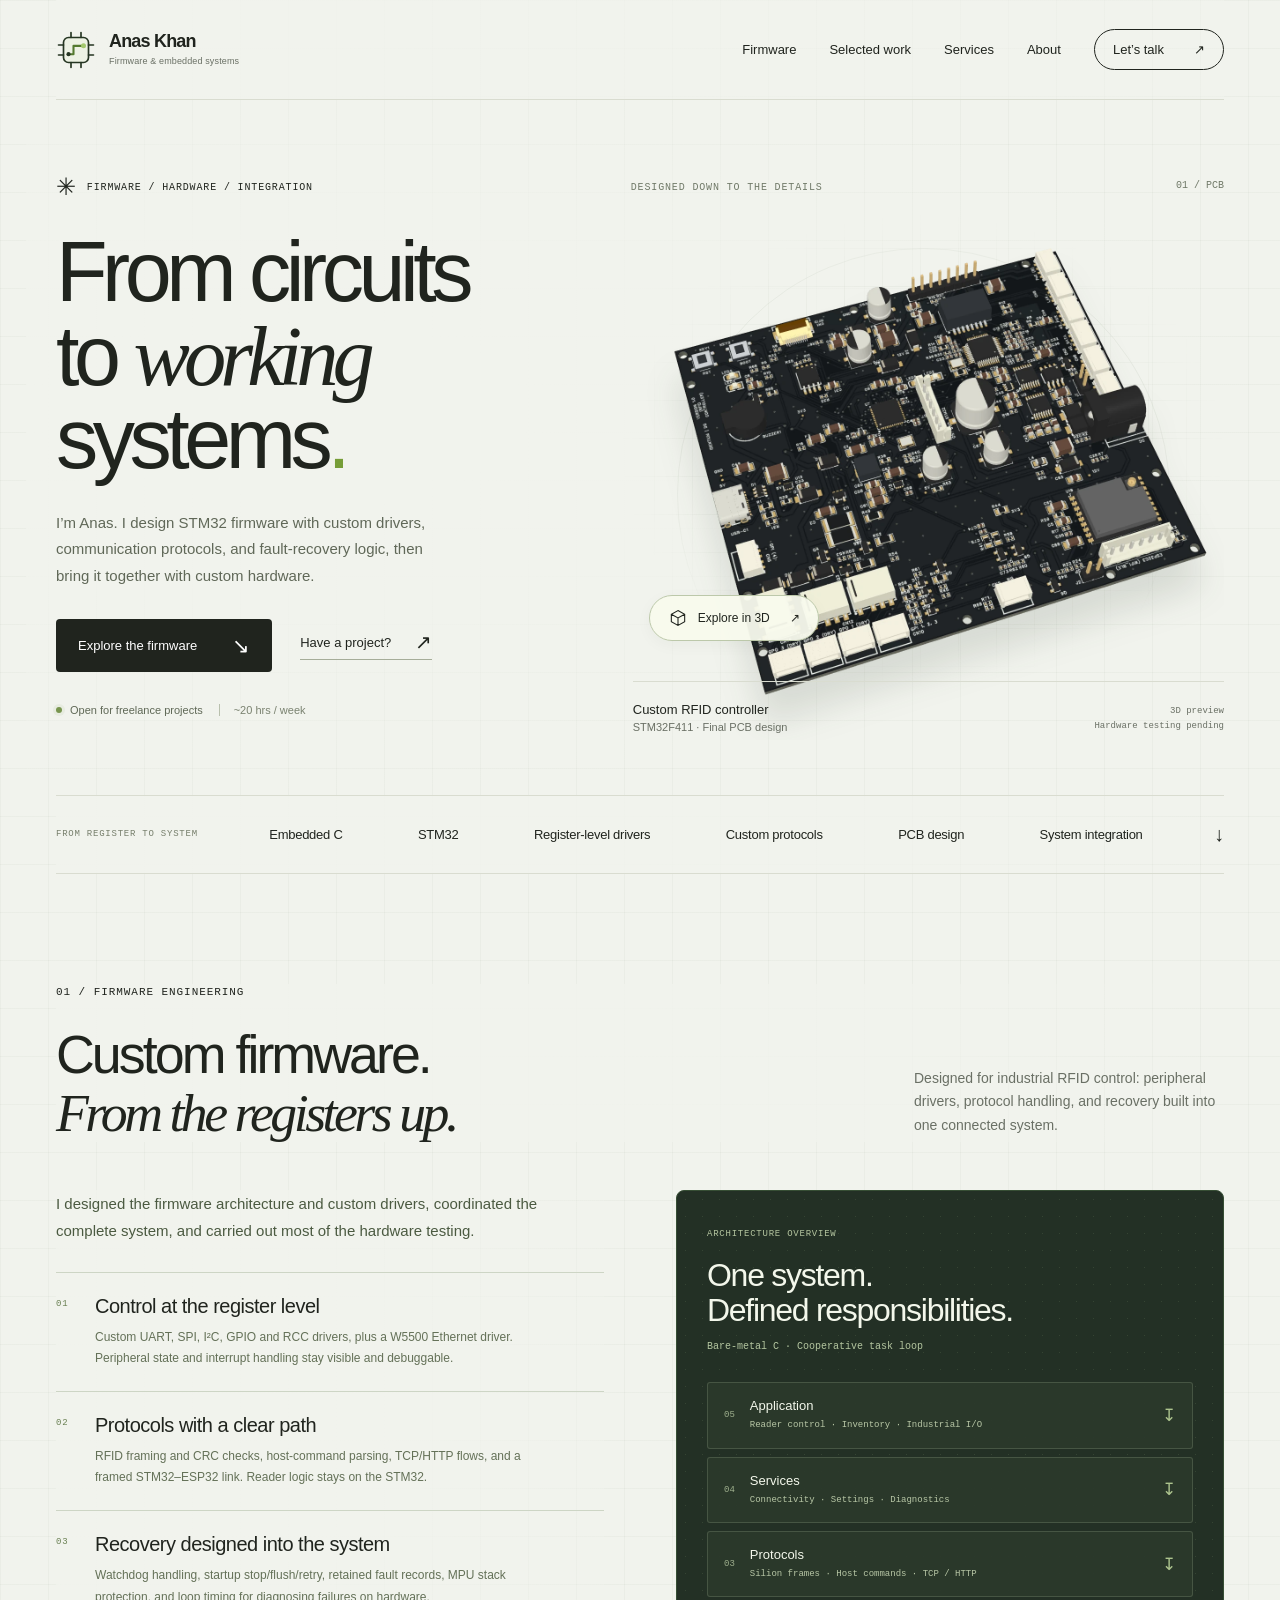
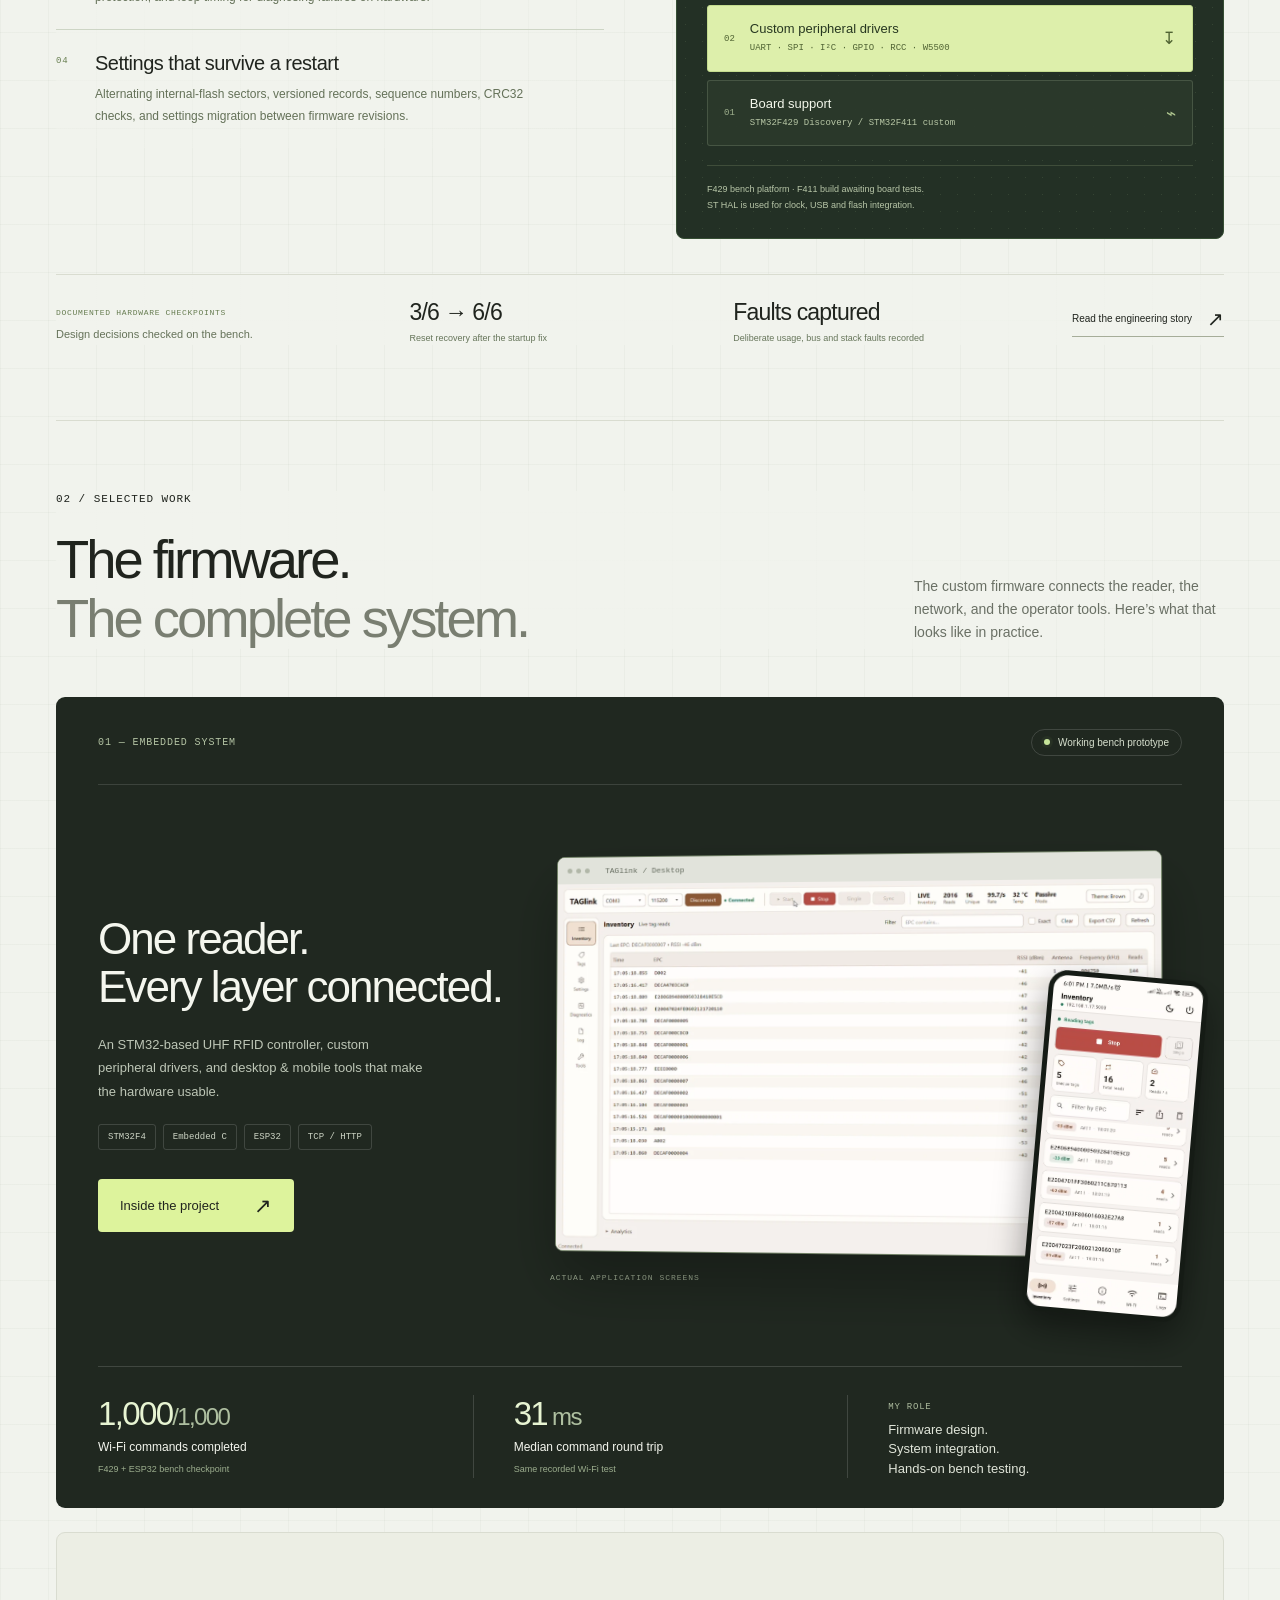
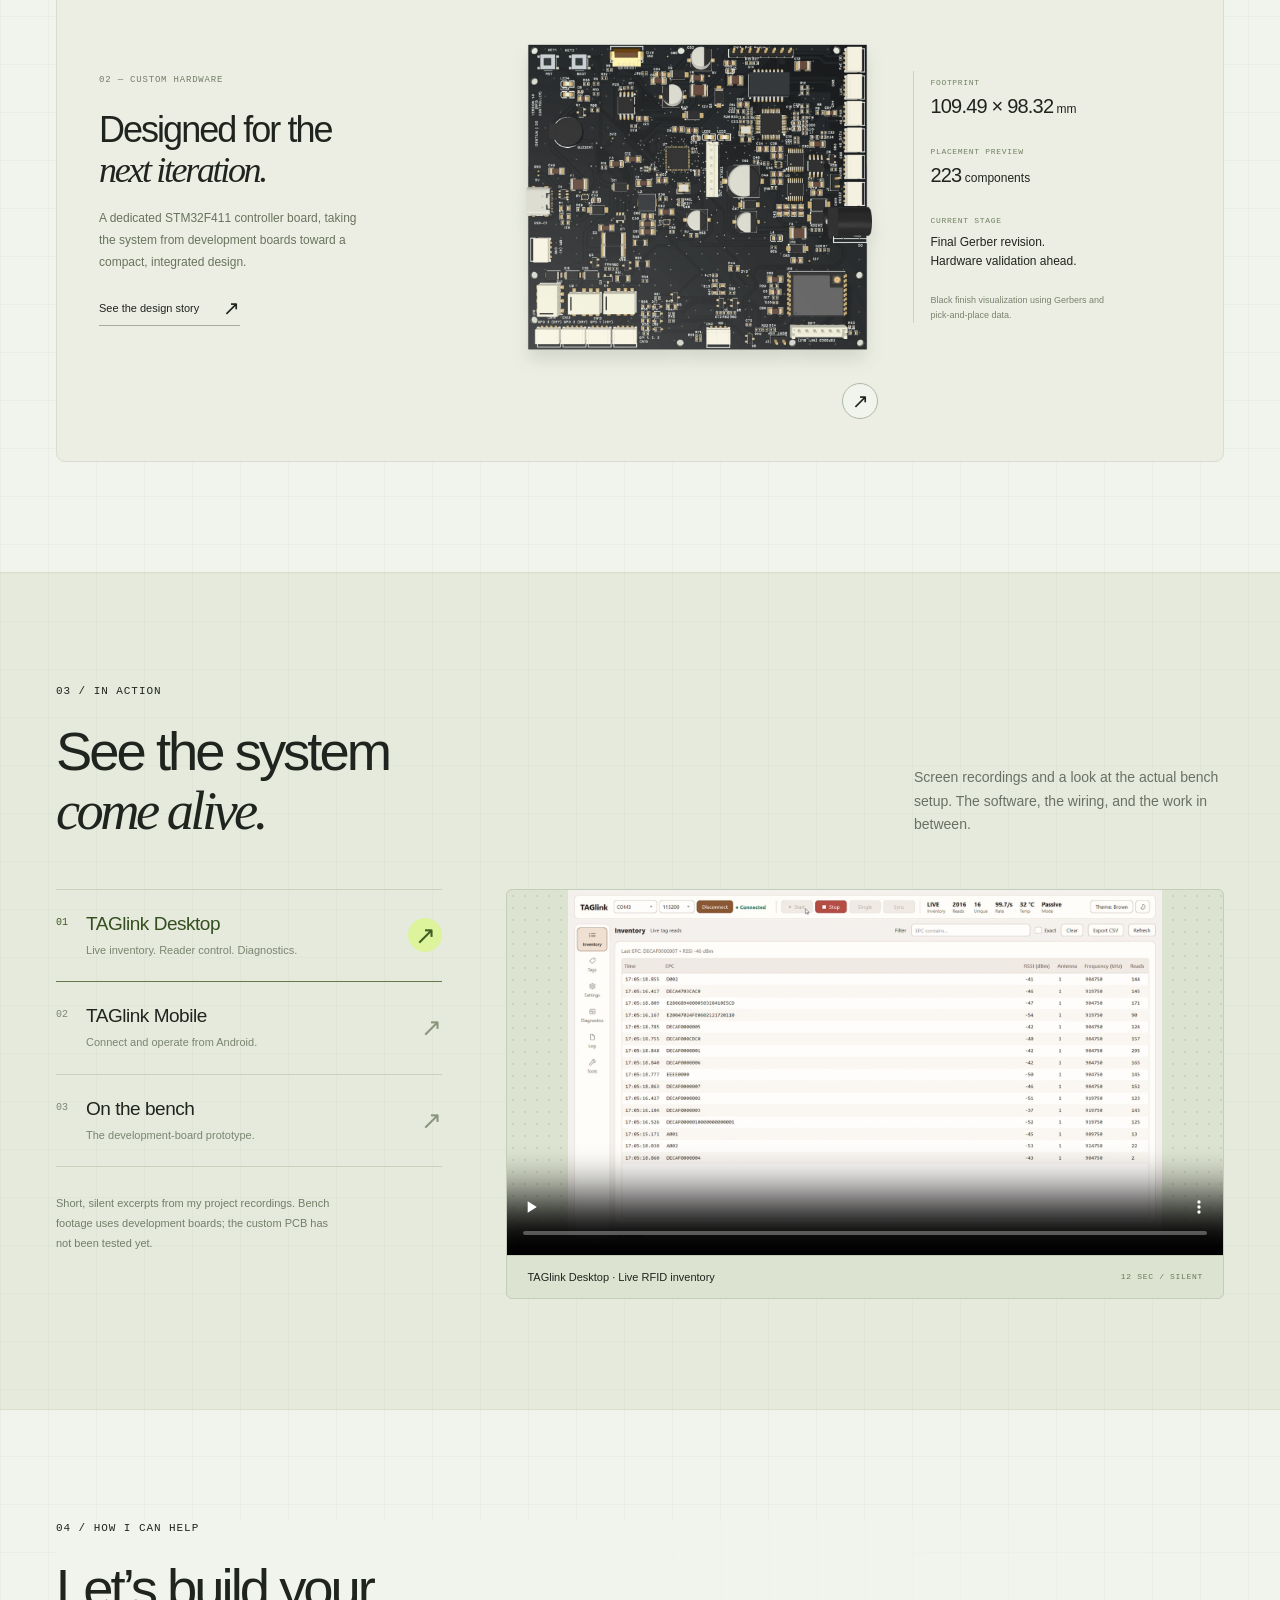
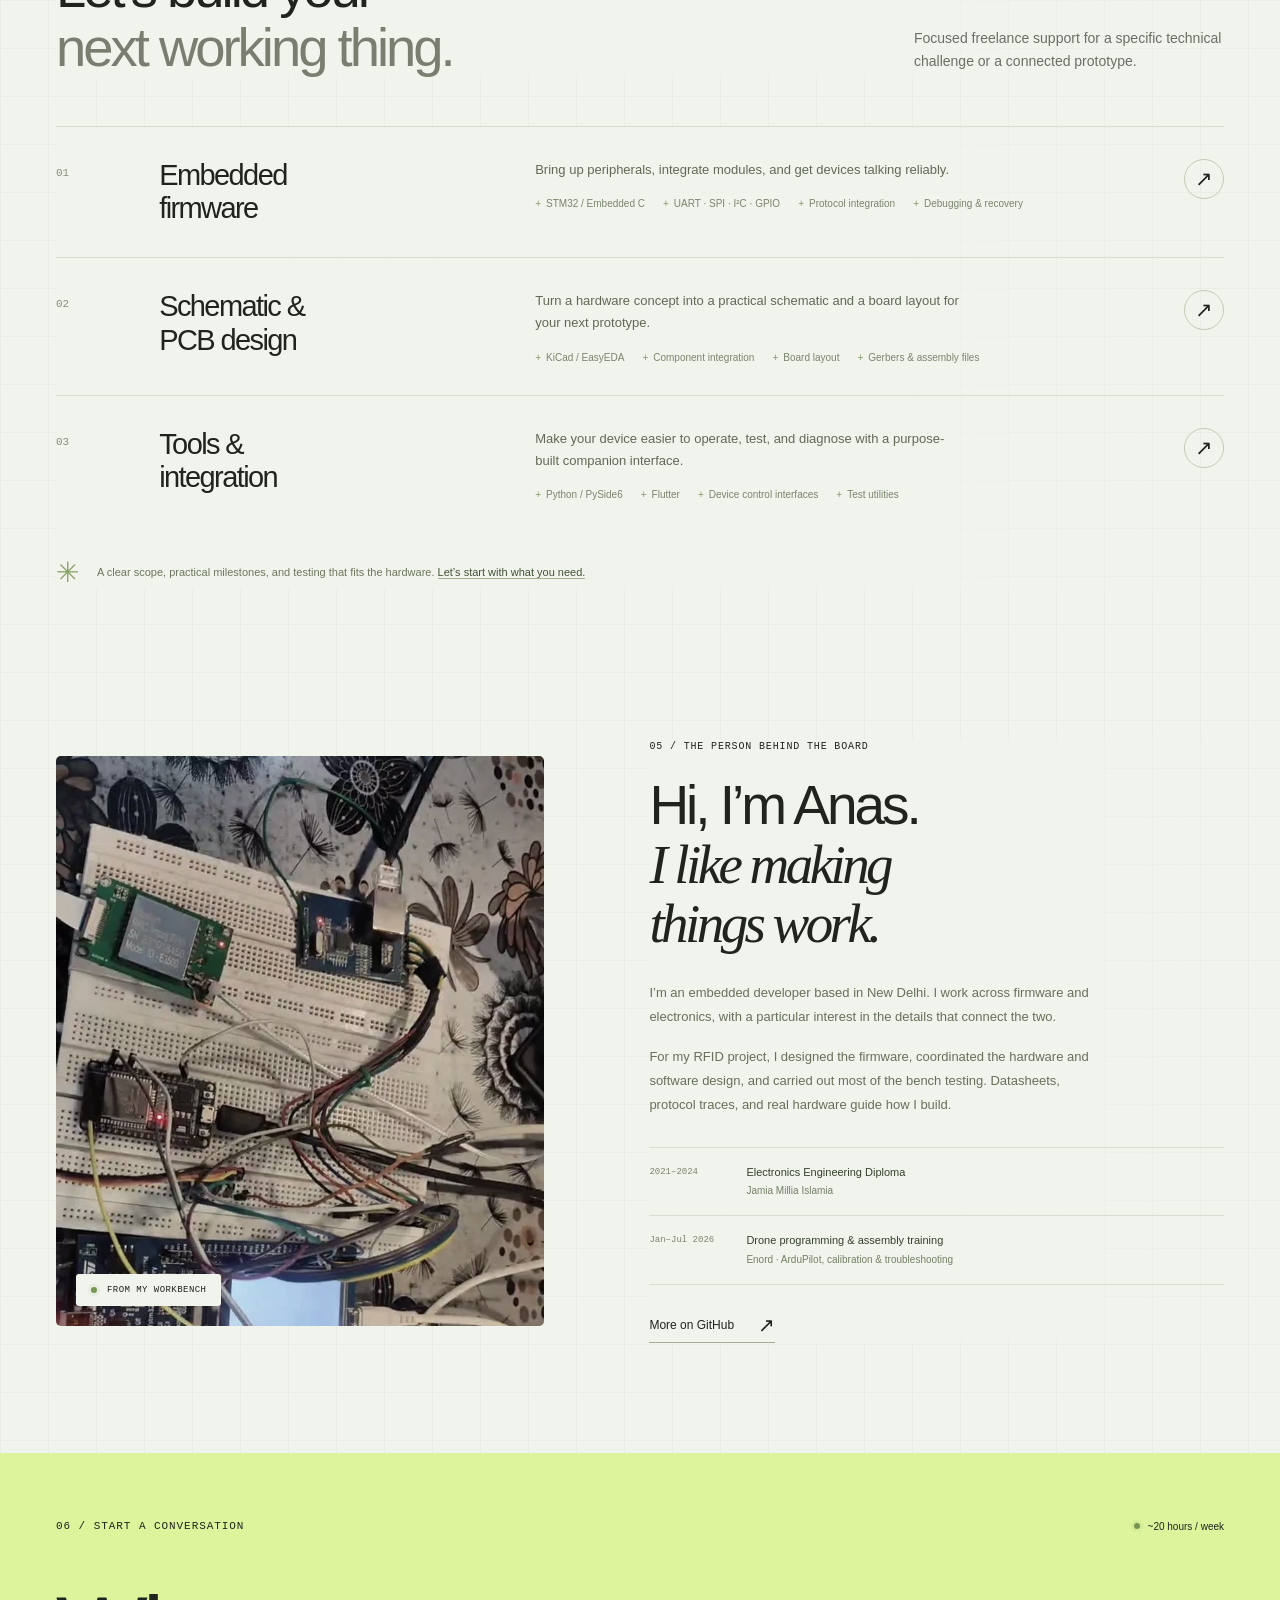
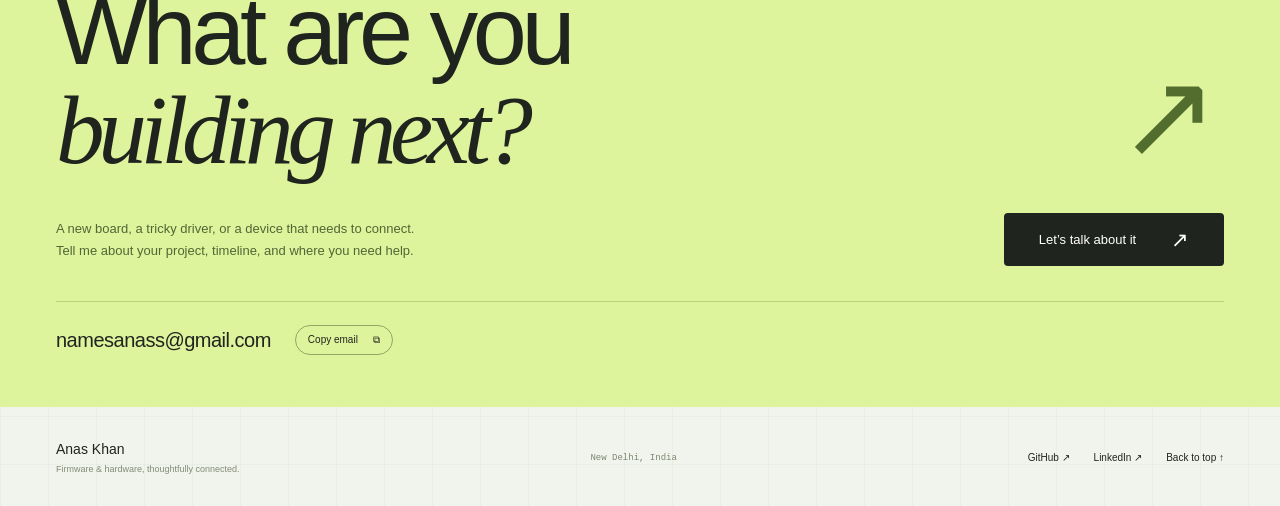
==== commit 848a0ada: "Separate freelancing portfolio onto freelance.namesanas.me" ====
--- a/index.html
+++ b/index.html
@@ -8,15 +8,15 @@
   <meta property="og:title" content="Anas Khan — From circuits to working systems">
   <meta property="og:description" content="Embedded firmware. Thoughtful hardware. Real prototypes. Explore the work of Anas Khan, an embedded developer in New Delhi.">
   <meta property="og:type" content="website">
-  <meta property="og:url" content="https://namesanas.me/">
-  <meta property="og:image" content="https://namesanas.me/assets/social.jpg">
-  <link rel="canonical" href="https://namesanas.me/">
+  <meta property="og:url" content="https://freelance.namesanas.me/">
+  <meta property="og:image" content="https://freelance.namesanas.me/assets/social.jpg">
+  <link rel="canonical" href="https://freelance.namesanas.me/">
   <title>Anas Khan — Embedded Firmware & PCB Design</title>
   <link rel="icon" href="assets/favicon.svg" type="image/svg+xml">
   <link rel="stylesheet" href="styles.css">
   <link rel="stylesheet" href="firmware.css">
   <script src="app.js" defer></script>
-  <script type="application/ld+json">{"@context":"https://schema.org","@type":"Person","name":"Anas Khan","jobTitle":"Embedded Firmware Developer","email":"namesanass@gmail.com","url":"https://namesanas.me/","sameAs":["https://github.com/namesanas","https://www.linkedin.com/in/namesanas"],"knowsAbout":["Embedded C","STM32","PCB design","Peripheral drivers"]}</script>
+  <script type="application/ld+json">{"@context":"https://schema.org","@type":"Person","name":"Anas Khan","jobTitle":"Embedded Firmware Developer","email":"namesanass@gmail.com","url":"https://freelance.namesanas.me/","sameAs":["https://github.com/namesanas","https://www.linkedin.com/in/namesanas"],"knowsAbout":["Embedded C","STM32","PCB design","Peripheral drivers"]}</script>
 </head>
 <body>
   <a class="skip-link" href="#main">Skip to content</a>
